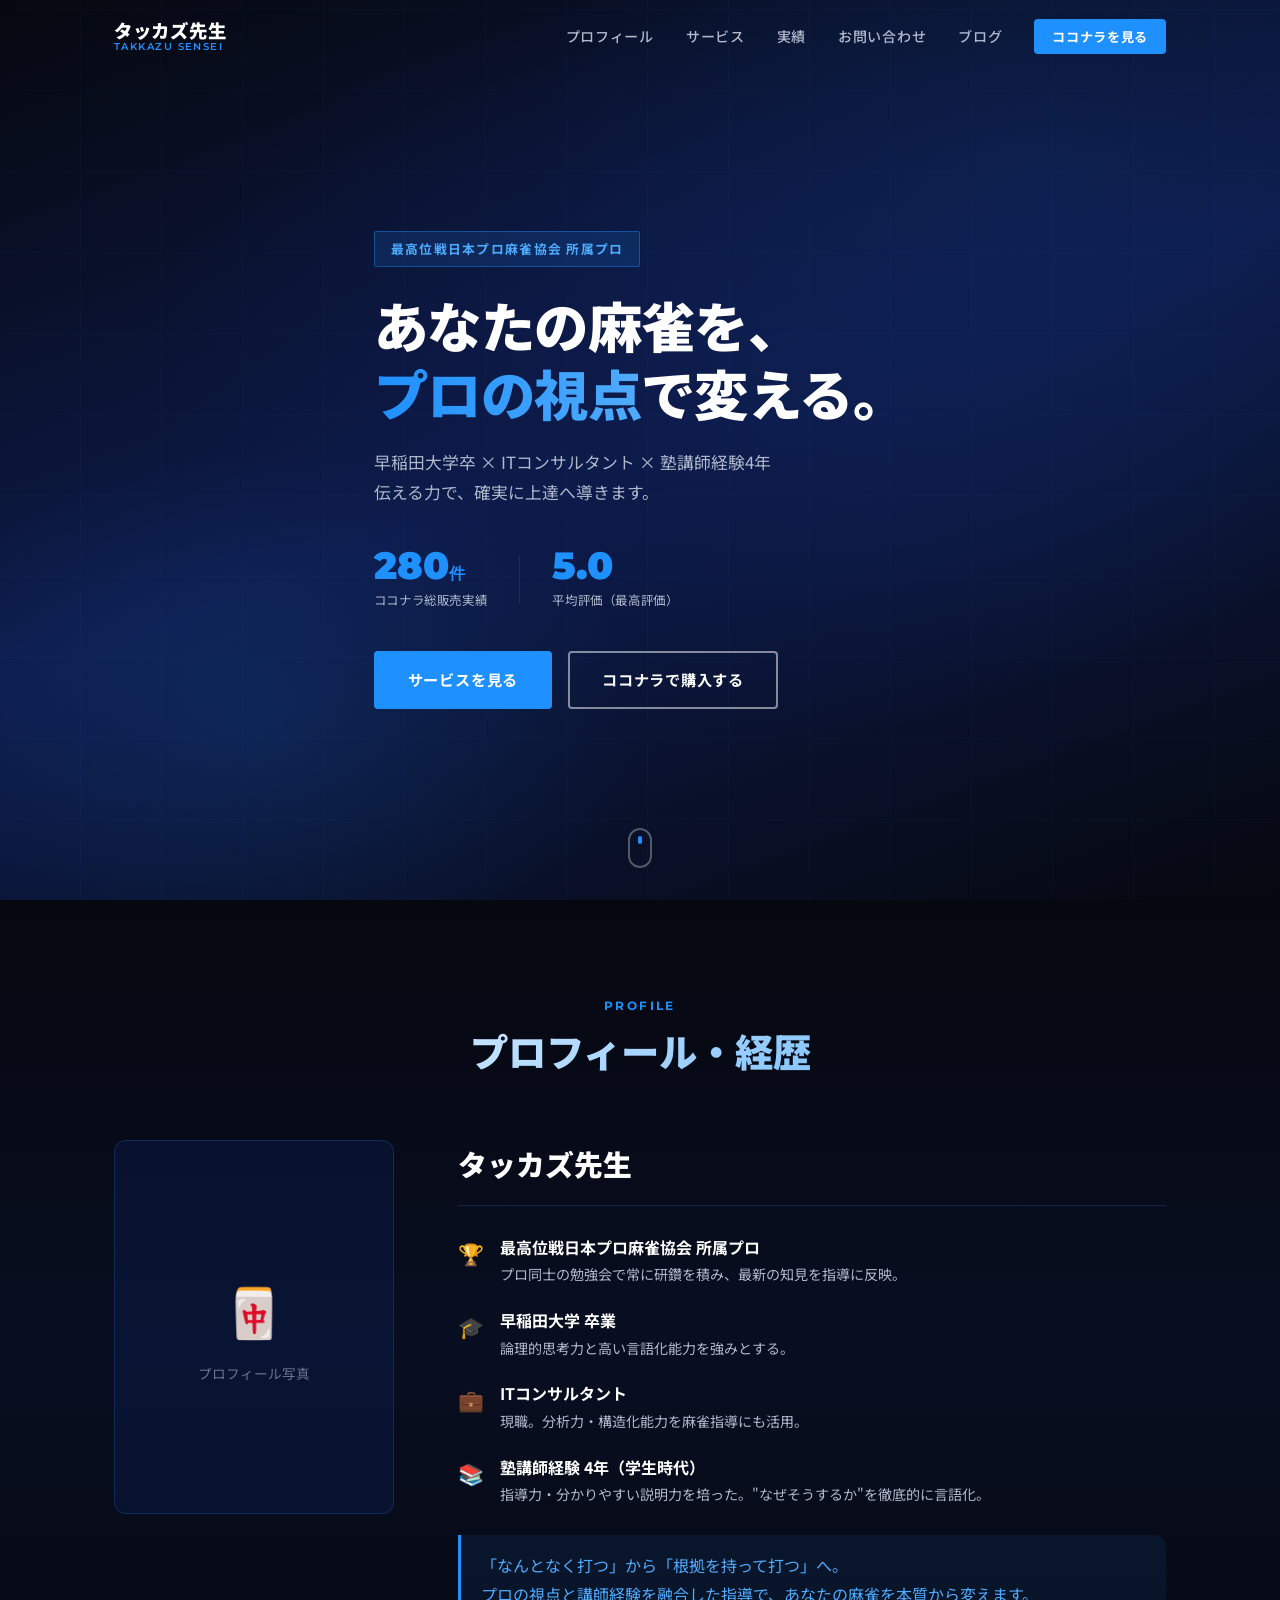
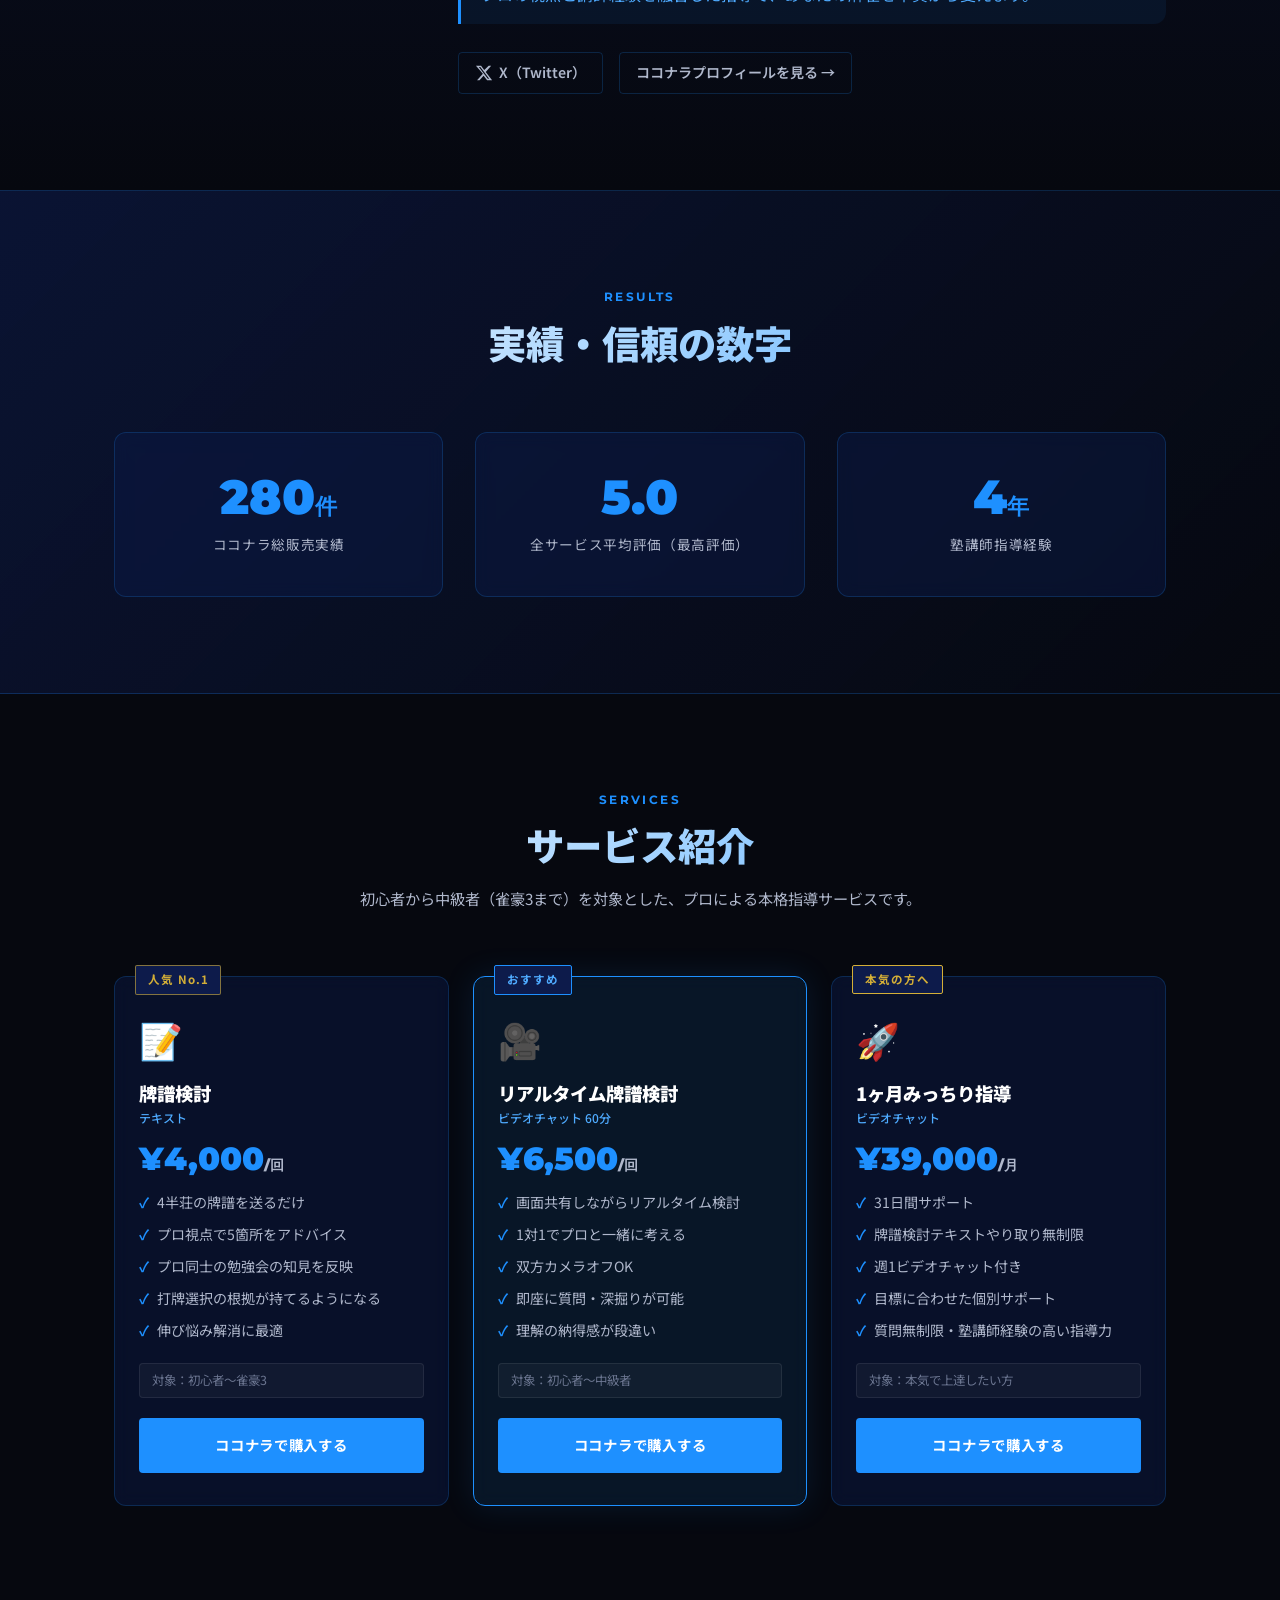
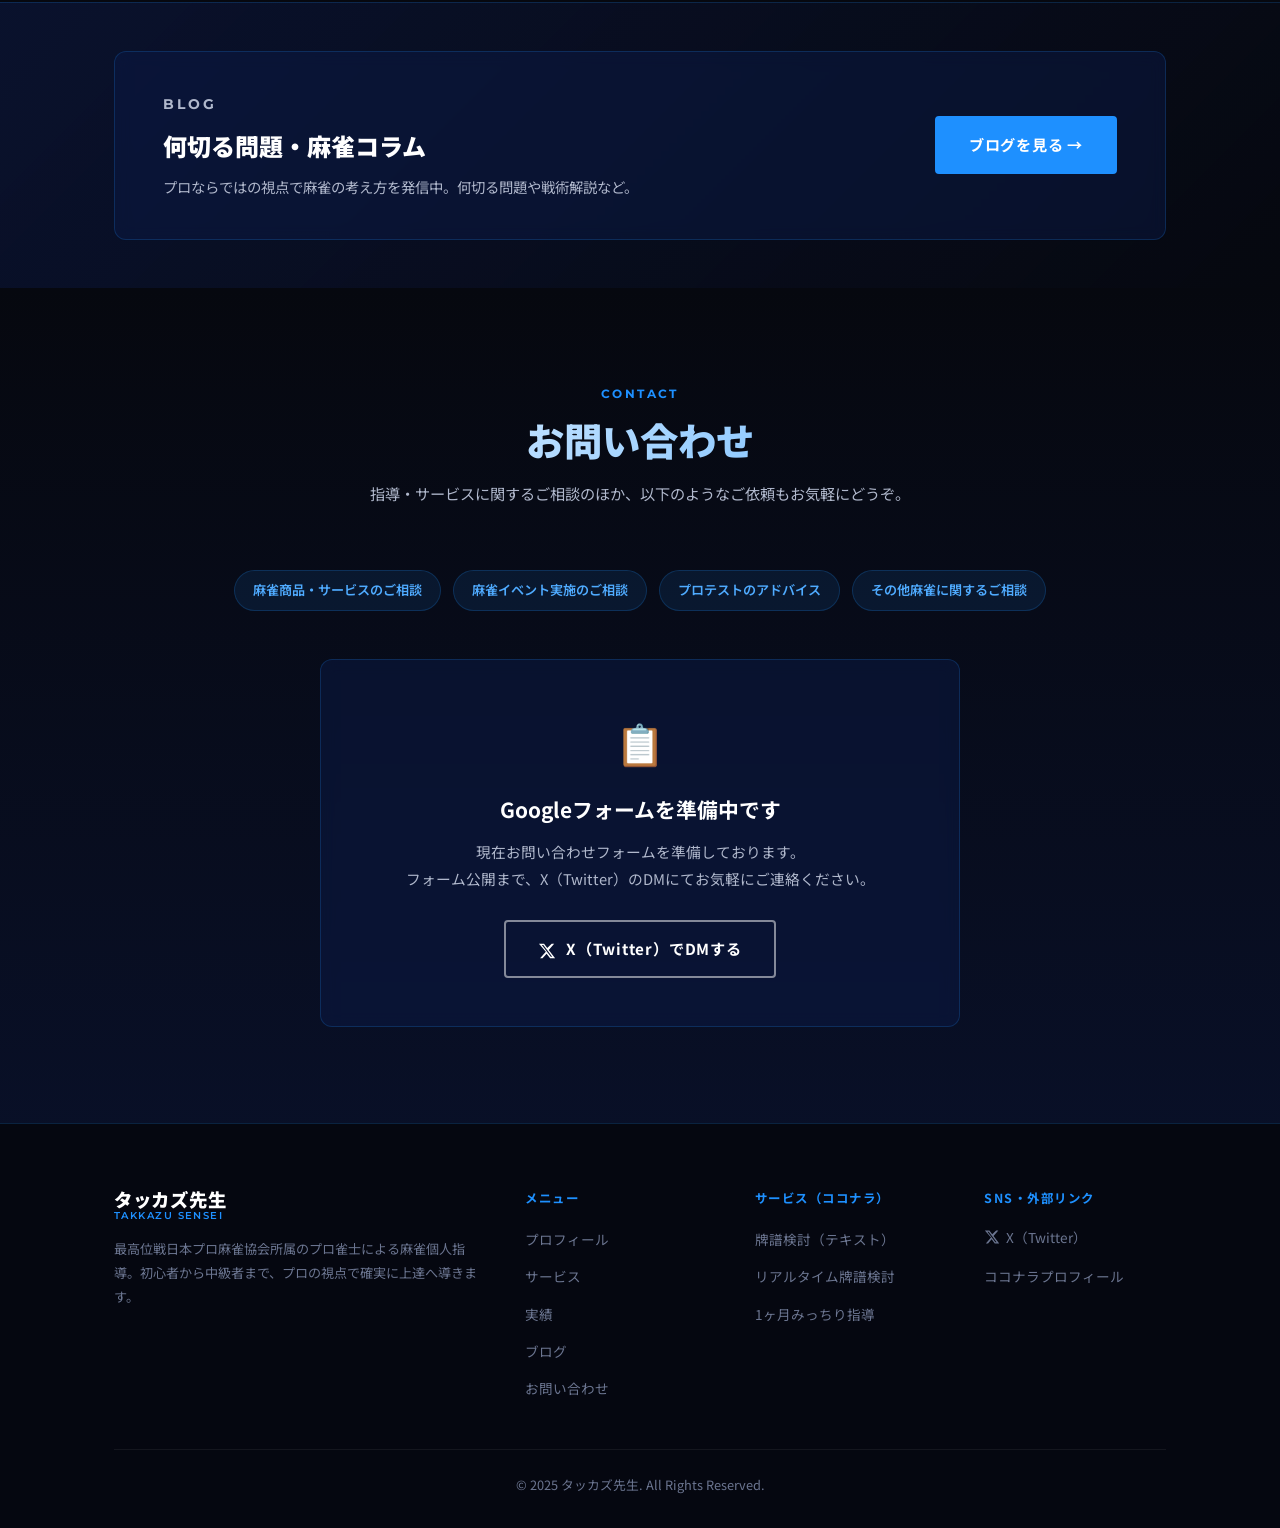
==== index.html @ 80d298d0 "Add homepage and blog for Takkazu Sensei" ====
<!DOCTYPE html>
<html lang="ja">
<head>
  <meta charset="UTF-8" />
  <meta name="viewport" content="width=device-width, initial-scale=1.0" />
  <title>タッカズ先生 | 最高位戦プロ麻雀講師</title>
  <meta name="description" content="最高位戦日本プロ麻雀協会所属のプロ雀士・タッカズ先生による麻雀個人指導。牌譜検討・ビデオチャット指導・みっちり1ヶ月コース。ココナラ総販売280件・平均評価5.0。" />
  <link rel="stylesheet" href="style.css" />
  <link rel="preconnect" href="https://fonts.googleapis.com" />
  <link href="https://fonts.googleapis.com/css2?family=Noto+Sans+JP:wght@300;400;500;700;900&family=Montserrat:wght@400;600;700;900&display=swap" rel="stylesheet" />
</head>
<body>

  <!-- HEADER -->
  <header id="header">
    <div class="header-inner container">
      <a href="index.html" class="logo">
        <span class="logo-main">タッカズ先生</span>
        <span class="logo-sub">TAKKAZU SENSEI</span>
      </a>
      <button class="nav-toggle" id="navToggle" aria-label="メニュー">
        <span></span><span></span><span></span>
      </button>
      <nav class="nav" id="nav">
        <ul>
          <li><a href="#about">プロフィール</a></li>
          <li><a href="#services">サービス</a></li>
          <li><a href="#results">実績</a></li>
          <li><a href="#contact">お問い合わせ</a></li>
          <li><a href="blog.html">ブログ</a></li>
          <li><a href="https://coconala.com/users/3330352" target="_blank" rel="noopener" class="btn-nav">ココナラを見る</a></li>
        </ul>
      </nav>
    </div>
  </header>

  <!-- HERO -->
  <section id="hero">
    <div class="hero-bg"></div>
    <div class="hero-content container">
      <p class="hero-badge">最高位戦日本プロ麻雀協会 所属プロ</p>
      <h1 class="hero-title">
        あなたの麻雀を、<br />
        <span class="accent">プロの視点</span>で変える。
      </h1>
      <p class="hero-desc">
        早稲田大学卒 × ITコンサルタント × 塾講師経験4年<br />
        伝える力で、確実に上達へ導きます。
      </p>
      <div class="hero-stats">
        <div class="stat">
          <span class="stat-num">280<small>件</small></span>
          <span class="stat-label">ココナラ総販売実績</span>
        </div>
        <div class="stat-divider"></div>
        <div class="stat">
          <span class="stat-num">5.0</span>
          <span class="stat-label">平均評価（最高評価）</span>
        </div>
      </div>
      <div class="hero-actions">
        <a href="#services" class="btn btn-primary">サービスを見る</a>
        <a href="https://coconala.com/users/3330352" target="_blank" rel="noopener" class="btn btn-outline">ココナラで購入する</a>
      </div>
    </div>
    <div class="hero-scroll">
      <span></span>
    </div>
  </section>

  <!-- ABOUT -->
  <section id="about">
    <div class="container">
      <div class="section-header">
        <p class="section-label">PROFILE</p>
        <h2 class="section-title">プロフィール・経歴</h2>
      </div>
      <div class="about-grid">
        <div class="about-image">
          <div class="about-image-placeholder">
            <span>🀄</span>
            <p>プロフィール写真</p>
          </div>
        </div>
        <div class="about-text">
          <h3 class="about-name">タッカズ先生</h3>
          <ul class="career-list">
            <li>
              <span class="career-icon">🏆</span>
              <div>
                <strong>最高位戦日本プロ麻雀協会 所属プロ</strong>
                <p>プロ同士の勉強会で常に研鑽を積み、最新の知見を指導に反映。</p>
              </div>
            </li>
            <li>
              <span class="career-icon">🎓</span>
              <div>
                <strong>早稲田大学 卒業</strong>
                <p>論理的思考力と高い言語化能力を強みとする。</p>
              </div>
            </li>
            <li>
              <span class="career-icon">💼</span>
              <div>
                <strong>ITコンサルタント</strong>
                <p>現職。分析力・構造化能力を麻雀指導にも活用。</p>
              </div>
            </li>
            <li>
              <span class="career-icon">📚</span>
              <div>
                <strong>塾講師経験 4年（学生時代）</strong>
                <p>指導力・分かりやすい説明力を培った。"なぜそうするか"を徹底的に言語化。</p>
              </div>
            </li>
          </ul>
          <p class="about-message">
            「なんとなく打つ」から「根拠を持って打つ」へ。<br />
            プロの視点と講師経験を融合した指導で、あなたの麻雀を本質から変えます。
          </p>
          <div class="about-links">
            <a href="https://twitter.com/takkazu_mazyan" target="_blank" rel="noopener" class="link-sns">
              <svg viewBox="0 0 24 24" width="18" height="18" fill="currentColor"><path d="M18.244 2.25h3.308l-7.227 8.26 8.502 11.24H16.17l-4.714-6.231-5.401 6.231H2.744l7.73-8.835L1.254 2.25H8.08l4.259 5.63L18.244 2.25zm-1.161 17.52h1.833L7.084 4.126H5.117z"/></svg>
              X（Twitter）
            </a>
            <a href="https://coconala.com/users/3330352" target="_blank" rel="noopener" class="link-coconala">
              ココナラプロフィールを見る →
            </a>
          </div>
        </div>
      </div>
    </div>
  </section>

  <!-- RESULTS -->
  <section id="results">
    <div class="container">
      <div class="section-header">
        <p class="section-label">RESULTS</p>
        <h2 class="section-title">実績・信頼の数字</h2>
      </div>
      <div class="results-grid">
        <div class="result-card">
          <span class="result-num">280<small>件</small></span>
          <span class="result-label">ココナラ総販売実績</span>
        </div>
        <div class="result-card">
          <span class="result-num">5.0</span>
          <span class="result-label">全サービス平均評価（最高評価）</span>
        </div>
        <div class="result-card">
          <span class="result-num">4<small>年</small></span>
          <span class="result-label">塾講師指導経験</span>
        </div>
      </div>
    </div>
  </section>

  <!-- SERVICES -->
  <section id="services">
    <div class="container">
      <div class="section-header">
        <p class="section-label">SERVICES</p>
        <h2 class="section-title">サービス紹介</h2>
        <p class="section-desc">初心者から中級者（雀豪3まで）を対象とした、プロによる本格指導サービスです。</p>
      </div>
      <div class="services-grid">

        <!-- Service 1 -->
        <div class="service-card">
          <div class="service-badge">人気 No.1</div>
          <div class="service-icon">📝</div>
          <h3 class="service-name">牌譜検討<span class="service-type">テキスト</span></h3>
          <div class="service-price">¥4,000<small>/回</small></div>
          <ul class="service-features">
            <li>4半荘の牌譜を送るだけ</li>
            <li>プロ視点で5箇所をアドバイス</li>
            <li>プロ同士の勉強会の知見を反映</li>
            <li>打牌選択の根拠が持てるようになる</li>
            <li>伸び悩み解消に最適</li>
          </ul>
          <div class="service-target">対象：初心者〜雀豪3</div>
          <a href="https://coconala.com/services/2770856" target="_blank" rel="noopener" class="btn btn-service">ココナラで購入する</a>
        </div>

        <!-- Service 2 -->
        <div class="service-card service-card--featured">
          <div class="service-badge service-badge--blue">おすすめ</div>
          <div class="service-icon">🎥</div>
          <h3 class="service-name">リアルタイム牌譜検討<span class="service-type">ビデオチャット 60分</span></h3>
          <div class="service-price">¥6,500<small>/回</small></div>
          <ul class="service-features">
            <li>画面共有しながらリアルタイム検討</li>
            <li>1対1でプロと一緒に考える</li>
            <li>双方カメラオフOK</li>
            <li>即座に質問・深掘りが可能</li>
            <li>理解の納得感が段違い</li>
          </ul>
          <div class="service-target">対象：初心者〜中級者</div>
          <a href="https://coconala.com/services/2635453" target="_blank" rel="noopener" class="btn btn-service">ココナラで購入する</a>
        </div>

        <!-- Service 3 -->
        <div class="service-card">
          <div class="service-badge service-badge--gold">本気の方へ</div>
          <div class="service-icon">🚀</div>
          <h3 class="service-name">1ヶ月みっちり指導<span class="service-type">ビデオチャット</span></h3>
          <div class="service-price">¥39,000<small>/月</small></div>
          <ul class="service-features">
            <li>31日間サポート</li>
            <li>牌譜検討テキストやり取り無制限</li>
            <li>週1ビデオチャット付き</li>
            <li>目標に合わせた個別サポート</li>
            <li>質問無制限・塾講師経験の高い指導力</li>
          </ul>
          <div class="service-target">対象：本気で上達したい方</div>
          <a href="https://coconala.com/services/2705529" target="_blank" rel="noopener" class="btn btn-service">ココナラで購入する</a>
        </div>

      </div>
    </div>
  </section>

  <!-- BLOG LINK -->
  <section id="blog-link">
    <div class="container">
      <div class="blog-banner">
        <div class="blog-banner-text">
          <p class="section-label">BLOG</p>
          <h2>何切る問題・麻雀コラム</h2>
          <p>プロならではの視点で麻雀の考え方を発信中。何切る問題や戦術解説など。</p>
        </div>
        <a href="blog.html" class="btn btn-primary">ブログを見る →</a>
      </div>
    </div>
  </section>

  <!-- CONTACT -->
  <section id="contact">
    <div class="container">
      <div class="section-header">
        <p class="section-label">CONTACT</p>
        <h2 class="section-title">お問い合わせ</h2>
        <p class="section-desc">指導・サービスに関するご相談のほか、以下のようなご依頼もお気軽にどうぞ。</p>
      </div>
      <div class="contact-topics">
        <span>麻雀商品・サービスのご相談</span>
        <span>麻雀イベント実施のご相談</span>
        <span>プロテストのアドバイス</span>
        <span>その他麻雀に関するご相談</span>
      </div>
      <div class="contact-form-area">
        <div class="contact-notice">
          <div class="notice-icon">📋</div>
          <h3>Googleフォームを準備中です</h3>
          <p>現在お問い合わせフォームを準備しております。<br />
          フォーム公開まで、X（Twitter）のDMにてお気軽にご連絡ください。</p>
          <a href="https://twitter.com/takkazu_mazyan" target="_blank" rel="noopener" class="btn btn-outline">
            <svg viewBox="0 0 24 24" width="18" height="18" fill="currentColor" style="margin-right:6px;vertical-align:middle"><path d="M18.244 2.25h3.308l-7.227 8.26 8.502 11.24H16.17l-4.714-6.231-5.401 6.231H2.744l7.73-8.835L1.254 2.25H8.08l4.259 5.63L18.244 2.25zm-1.161 17.52h1.833L7.084 4.126H5.117z"/></svg>
            X（Twitter）でDMする
          </a>
          <!-- Google フォーム埋め込み用プレースホルダー -->
          <!-- <iframe src="YOUR_GOOGLE_FORM_EMBED_URL" width="100%" height="600" frameborder="0">読み込んでいます…</iframe> -->
        </div>
      </div>
    </div>
  </section>

  <!-- FOOTER -->
  <footer id="footer">
    <div class="container">
      <div class="footer-grid">
        <div class="footer-brand">
          <a href="index.html" class="logo">
            <span class="logo-main">タッカズ先生</span>
            <span class="logo-sub">TAKKAZU SENSEI</span>
          </a>
          <p class="footer-desc">最高位戦日本プロ麻雀協会所属のプロ雀士による麻雀個人指導。初心者から中級者まで、プロの視点で確実に上達へ導きます。</p>
        </div>
        <div class="footer-nav">
          <h4>メニュー</h4>
          <ul>
            <li><a href="#about">プロフィール</a></li>
            <li><a href="#services">サービス</a></li>
            <li><a href="#results">実績</a></li>
            <li><a href="blog.html">ブログ</a></li>
            <li><a href="#contact">お問い合わせ</a></li>
          </ul>
        </div>
        <div class="footer-nav">
          <h4>サービス（ココナラ）</h4>
          <ul>
            <li><a href="https://coconala.com/services/2770856" target="_blank" rel="noopener">牌譜検討（テキスト）</a></li>
            <li><a href="https://coconala.com/services/2635453" target="_blank" rel="noopener">リアルタイム牌譜検討</a></li>
            <li><a href="https://coconala.com/services/2705529" target="_blank" rel="noopener">1ヶ月みっちり指導</a></li>
          </ul>
        </div>
        <div class="footer-social">
          <h4>SNS・外部リンク</h4>
          <ul>
            <li>
              <a href="https://twitter.com/takkazu_mazyan" target="_blank" rel="noopener">
                <svg viewBox="0 0 24 24" width="16" height="16" fill="currentColor"><path d="M18.244 2.25h3.308l-7.227 8.26 8.502 11.24H16.17l-4.714-6.231-5.401 6.231H2.744l7.73-8.835L1.254 2.25H8.08l4.259 5.63L18.244 2.25zm-1.161 17.52h1.833L7.084 4.126H5.117z"/></svg>
                X（Twitter）
              </a>
            </li>
            <li><a href="https://coconala.com/users/3330352" target="_blank" rel="noopener">ココナラプロフィール</a></li>
          </ul>
        </div>
      </div>
      <div class="footer-bottom">
        <p>&copy; 2025 タッカズ先生. All Rights Reserved.</p>
      </div>
    </div>
  </footer>

  <script src="script.js"></script>
</body>
</html>
---- style.css ----
/* ===========================
   RESET & BASE
   =========================== */
*, *::before, *::after { box-sizing: border-box; margin: 0; padding: 0; }

:root {
  --navy: #0D1B4B;
  --black: #0A0A0A;
  --blue:  #1E90FF;
  --blue-light: #4FABFF;
  --blue-dark: #0C6DD4;
  --white: #FFFFFF;
  --gray: #B0B8CC;
  --gray-dark: #6B7590;
  --gold: #D4AF37;
  --bg-dark: #06080F;
  --bg-card: rgba(13, 27, 75, 0.45);
  --border: rgba(30, 144, 255, 0.2);
  --font-jp: 'Noto Sans JP', sans-serif;
  --font-en: 'Montserrat', sans-serif;
  --radius: 12px;
  --shadow: 0 8px 32px rgba(0,0,0,0.5);
}

html { scroll-behavior: smooth; }

body {
  font-family: var(--font-jp);
  background: var(--bg-dark);
  color: var(--white);
  line-height: 1.7;
  overflow-x: hidden;
}

a { color: inherit; text-decoration: none; transition: color .2s, opacity .2s; }
a:hover { opacity: .8; }
img { max-width: 100%; display: block; }
ul { list-style: none; }

.container {
  max-width: 1100px;
  margin: 0 auto;
  padding: 0 24px;
}

/* ===========================
   BUTTONS
   =========================== */
.btn {
  display: inline-block;
  padding: 14px 32px;
  border-radius: 4px;
  font-weight: 700;
  font-family: var(--font-jp);
  cursor: pointer;
  transition: all .25s;
  font-size: .95rem;
  letter-spacing: .05em;
}
.btn-primary {
  background: var(--blue);
  color: var(--white);
  border: 2px solid var(--blue);
}
.btn-primary:hover {
  background: var(--blue-light);
  border-color: var(--blue-light);
  opacity: 1;
  transform: translateY(-2px);
  box-shadow: 0 6px 24px rgba(30,144,255,.4);
}
.btn-outline {
  background: transparent;
  color: var(--white);
  border: 2px solid rgba(255,255,255,.5);
}
.btn-outline:hover {
  border-color: var(--blue);
  color: var(--blue);
  opacity: 1;
  transform: translateY(-2px);
}
.btn-service {
  display: block;
  width: 100%;
  text-align: center;
  background: var(--blue);
  color: var(--white);
  border: 2px solid var(--blue);
  padding: 13px;
  border-radius: 4px;
  font-weight: 700;
  font-size: .9rem;
  transition: all .25s;
}
.btn-service:hover {
  background: var(--blue-light);
  border-color: var(--blue-light);
  opacity: 1;
  transform: translateY(-2px);
  box-shadow: 0 6px 20px rgba(30,144,255,.4);
}

/* ===========================
   SECTION COMMON
   =========================== */
section { padding: 96px 0; }

.section-header {
  text-align: center;
  margin-bottom: 64px;
}
.section-label {
  font-family: var(--font-en);
  font-size: .75rem;
  font-weight: 700;
  letter-spacing: .2em;
  color: var(--blue);
  margin-bottom: 10px;
  text-transform: uppercase;
}
.section-title {
  font-size: clamp(1.6rem, 3vw, 2.4rem);
  font-weight: 900;
  line-height: 1.3;
  background: linear-gradient(135deg, var(--white), var(--blue-light));
  -webkit-background-clip: text;
  -webkit-text-fill-color: transparent;
  background-clip: text;
}
.section-desc {
  margin-top: 16px;
  color: var(--gray);
  font-size: .95rem;
  max-width: 600px;
  margin-left: auto;
  margin-right: auto;
}

.accent { color: var(--blue); }

/* ===========================
   HEADER
   =========================== */
#header {
  position: fixed;
  top: 0; left: 0; right: 0;
  z-index: 100;
  transition: background .3s, box-shadow .3s;
  padding: 0;
}
#header.scrolled {
  background: rgba(6, 8, 15, .95);
  backdrop-filter: blur(12px);
  box-shadow: 0 2px 20px rgba(0,0,0,.5);
}
.header-inner {
  display: flex;
  align-items: center;
  justify-content: space-between;
  height: 72px;
}
.logo {
  display: flex;
  flex-direction: column;
  line-height: 1.2;
}
.logo-main {
  font-size: 1.15rem;
  font-weight: 900;
  color: var(--white);
  letter-spacing: .04em;
}
.logo-sub {
  font-family: var(--font-en);
  font-size: .6rem;
  font-weight: 600;
  color: var(--blue);
  letter-spacing: .15em;
}
.nav ul {
  display: flex;
  align-items: center;
  gap: 32px;
}
.nav a {
  font-size: .88rem;
  font-weight: 500;
  color: var(--gray);
  letter-spacing: .05em;
}
.nav a:hover { color: var(--white); opacity: 1; }
.btn-nav {
  background: var(--blue);
  color: var(--white) !important;
  padding: 8px 18px;
  border-radius: 4px;
  font-weight: 700 !important;
  font-size: .82rem !important;
}
.btn-nav:hover { background: var(--blue-light); opacity: 1 !important; }

.nav-toggle {
  display: none;
  flex-direction: column;
  gap: 5px;
  background: none;
  border: none;
  cursor: pointer;
  padding: 4px;
}
.nav-toggle span {
  display: block;
  width: 24px;
  height: 2px;
  background: var(--white);
  border-radius: 2px;
  transition: all .3s;
}
.nav-toggle.open span:nth-child(1) { transform: translateY(7px) rotate(45deg); }
.nav-toggle.open span:nth-child(2) { opacity: 0; }
.nav-toggle.open span:nth-child(3) { transform: translateY(-7px) rotate(-45deg); }

/* ===========================
   HERO
   =========================== */
#hero {
  position: relative;
  min-height: 100vh;
  display: flex;
  align-items: center;
  padding: 120px 0 80px;
  overflow: hidden;
}
.hero-bg {
  position: absolute;
  inset: 0;
  background:
    radial-gradient(ellipse 70% 60% at 60% 40%, rgba(13,27,75,.9) 0%, transparent 70%),
    radial-gradient(ellipse 50% 50% at 20% 80%, rgba(30,144,255,.12) 0%, transparent 60%),
    linear-gradient(160deg, #06080F 0%, #0D1B4B 50%, #06080F 100%);
  z-index: 0;
}
.hero-bg::after {
  content: '';
  position: absolute;
  inset: 0;
  background-image:
    radial-gradient(circle at 80% 20%, rgba(30,144,255,.06) 0%, transparent 40%),
    repeating-linear-gradient(
      0deg, transparent, transparent 80px,
      rgba(30,144,255,.03) 80px, rgba(30,144,255,.03) 81px
    ),
    repeating-linear-gradient(
      90deg, transparent, transparent 80px,
      rgba(30,144,255,.03) 80px, rgba(30,144,255,.03) 81px
    );
}
.hero-content {
  position: relative;
  z-index: 1;
  max-width: 700px;
}
.hero-badge {
  display: inline-block;
  background: rgba(30,144,255,.15);
  border: 1px solid rgba(30,144,255,.4);
  color: var(--blue-light);
  font-size: .8rem;
  font-weight: 700;
  letter-spacing: .1em;
  padding: 6px 16px;
  border-radius: 2px;
  margin-bottom: 24px;
}
.hero-title {
  font-size: clamp(2rem, 5vw, 3.4rem);
  font-weight: 900;
  line-height: 1.25;
  margin-bottom: 20px;
  letter-spacing: -.01em;
}
.hero-title .accent {
  background: linear-gradient(90deg, var(--blue), var(--blue-light));
  -webkit-background-clip: text;
  -webkit-text-fill-color: transparent;
  background-clip: text;
}
.hero-desc {
  color: var(--gray);
  font-size: 1.05rem;
  line-height: 1.8;
  margin-bottom: 40px;
}
.hero-stats {
  display: flex;
  align-items: center;
  gap: 32px;
  margin-bottom: 40px;
}
.stat { display: flex; flex-direction: column; }
.stat-num {
  font-family: var(--font-en);
  font-size: 2.4rem;
  font-weight: 900;
  color: var(--blue);
  line-height: 1;
}
.stat-num small { font-size: 1rem; }
.stat-label {
  font-size: .78rem;
  color: var(--gray);
  margin-top: 4px;
  letter-spacing: .05em;
}
.stat-divider {
  width: 1px;
  height: 48px;
  background: var(--border);
}
.hero-actions {
  display: flex;
  gap: 16px;
  flex-wrap: wrap;
}
.hero-scroll {
  position: absolute;
  bottom: 32px;
  left: 50%;
  transform: translateX(-50%);
  z-index: 1;
}
.hero-scroll span {
  display: block;
  width: 24px;
  height: 40px;
  border: 2px solid rgba(255,255,255,.3);
  border-radius: 12px;
  position: relative;
}
.hero-scroll span::after {
  content: '';
  position: absolute;
  top: 6px;
  left: 50%;
  transform: translateX(-50%);
  width: 4px;
  height: 8px;
  background: var(--blue);
  border-radius: 2px;
  animation: scroll 1.8s infinite;
}
@keyframes scroll {
  0% { opacity: 1; top: 6px; }
  100% { opacity: 0; top: 22px; }
}

/* ===========================
   ABOUT
   =========================== */
#about {
  background: linear-gradient(180deg, var(--bg-dark) 0%, rgba(13,27,75,.3) 50%, var(--bg-dark) 100%);
}
.about-grid {
  display: grid;
  grid-template-columns: 280px 1fr;
  gap: 64px;
  align-items: start;
}
.about-image-placeholder {
  width: 100%;
  aspect-ratio: 3/4;
  background: var(--bg-card);
  border: 1px solid var(--border);
  border-radius: var(--radius);
  display: flex;
  flex-direction: column;
  align-items: center;
  justify-content: center;
  gap: 12px;
  color: var(--gray-dark);
  font-size: .85rem;
}
.about-image-placeholder span { font-size: 3rem; }
.about-name {
  font-size: 1.8rem;
  font-weight: 900;
  margin-bottom: 28px;
  padding-bottom: 16px;
  border-bottom: 1px solid var(--border);
}
.career-list { display: flex; flex-direction: column; gap: 20px; margin-bottom: 28px; }
.career-list li {
  display: flex;
  gap: 16px;
  align-items: flex-start;
}
.career-icon { font-size: 1.3rem; flex-shrink: 0; margin-top: 2px; }
.career-list strong {
  display: block;
  font-weight: 700;
  color: var(--white);
  margin-bottom: 2px;
}
.career-list p { color: var(--gray); font-size: .88rem; }
.about-message {
  font-size: 1rem;
  line-height: 1.8;
  color: var(--blue-light);
  background: rgba(30,144,255,.08);
  border-left: 3px solid var(--blue);
  padding: 16px 20px;
  border-radius: 0 var(--radius) var(--radius) 0;
  margin-bottom: 28px;
}
.about-links { display: flex; gap: 16px; flex-wrap: wrap; align-items: center; }
.link-sns, .link-coconala {
  display: inline-flex;
  align-items: center;
  gap: 6px;
  font-size: .88rem;
  font-weight: 600;
  color: var(--gray);
  padding: 8px 16px;
  border: 1px solid var(--border);
  border-radius: 4px;
  transition: all .2s;
}
.link-sns:hover, .link-coconala:hover {
  color: var(--blue);
  border-color: var(--blue);
  opacity: 1;
  background: rgba(30,144,255,.05);
}

/* ===========================
   RESULTS
   =========================== */
#results {
  background: linear-gradient(135deg, rgba(13,27,75,.6) 0%, var(--bg-dark) 100%);
  border-top: 1px solid var(--border);
  border-bottom: 1px solid var(--border);
}
.results-grid {
  display: grid;
  grid-template-columns: repeat(3, 1fr);
  gap: 32px;
}
.result-card {
  display: flex;
  flex-direction: column;
  align-items: center;
  gap: 12px;
  padding: 40px 24px;
  background: var(--bg-card);
  border: 1px solid var(--border);
  border-radius: var(--radius);
  backdrop-filter: blur(8px);
}
.result-num {
  font-family: var(--font-en);
  font-size: 3rem;
  font-weight: 900;
  color: var(--blue);
  line-height: 1;
}
.result-num small { font-size: 1.4rem; }
.result-label {
  font-size: .85rem;
  color: var(--gray);
  text-align: center;
  letter-spacing: .05em;
}

/* ===========================
   SERVICES
   =========================== */
#services {
  background: var(--bg-dark);
}
.services-grid {
  display: grid;
  grid-template-columns: repeat(3, 1fr);
  gap: 24px;
  align-items: start;
}
.service-card {
  position: relative;
  background: var(--bg-card);
  border: 1px solid var(--border);
  border-radius: var(--radius);
  padding: 32px 24px;
  backdrop-filter: blur(8px);
  transition: transform .3s, box-shadow .3s;
}
.service-card:hover {
  transform: translateY(-6px);
  box-shadow: 0 16px 48px rgba(30,144,255,.2);
}
.service-card--featured {
  border-color: var(--blue);
  background: rgba(30,144,255,.1);
  box-shadow: 0 0 32px rgba(30,144,255,.12);
}
.service-badge {
  position: absolute;
  top: -12px;
  left: 20px;
  background: var(--navy);
  border: 1px solid rgba(212,175,55,.6);
  color: var(--gold);
  font-size: .72rem;
  font-weight: 700;
  letter-spacing: .08em;
  padding: 4px 12px;
  border-radius: 2px;
}
.service-badge--blue {
  border-color: var(--blue);
  color: var(--blue-light);
}
.service-badge--gold {
  border-color: var(--gold);
  color: var(--gold);
}
.service-icon { font-size: 2.2rem; margin-bottom: 12px; }
.service-name {
  font-size: 1.15rem;
  font-weight: 900;
  margin-bottom: 4px;
  line-height: 1.4;
}
.service-type {
  display: block;
  font-size: .75rem;
  font-weight: 500;
  color: var(--blue-light);
  margin-top: 4px;
}
.service-price {
  font-family: var(--font-en);
  font-size: 2rem;
  font-weight: 900;
  color: var(--blue);
  margin: 16px 0;
  line-height: 1;
}
.service-price small { font-size: .9rem; color: var(--gray); }
.service-features {
  display: flex;
  flex-direction: column;
  gap: 8px;
  margin-bottom: 20px;
}
.service-features li {
  font-size: .88rem;
  color: var(--gray);
  padding-left: 18px;
  position: relative;
}
.service-features li::before {
  content: '✓';
  position: absolute;
  left: 0;
  color: var(--blue);
  font-weight: 700;
}
.service-target {
  font-size: .78rem;
  color: var(--gray-dark);
  background: rgba(255,255,255,.04);
  border: 1px solid rgba(255,255,255,.08);
  border-radius: 4px;
  padding: 6px 12px;
  margin-bottom: 20px;
}

/* ===========================
   BLOG LINK
   =========================== */
#blog-link {
  padding: 48px 0;
  background: linear-gradient(135deg, rgba(13,27,75,.5), var(--bg-dark));
  border-top: 1px solid var(--border);
}
.blog-banner {
  display: flex;
  align-items: center;
  justify-content: space-between;
  gap: 32px;
  background: var(--bg-card);
  border: 1px solid var(--border);
  border-radius: var(--radius);
  padding: 40px 48px;
  backdrop-filter: blur(8px);
}
.blog-banner-text h2 {
  font-size: 1.5rem;
  font-weight: 900;
  margin: 8px 0;
}
.blog-banner-text p { color: var(--gray); font-size: .9rem; }

/* ===========================
   CONTACT
   =========================== */
#contact {
  background: linear-gradient(180deg, var(--bg-dark) 0%, rgba(13,27,75,.4) 100%);
}
.contact-topics {
  display: flex;
  flex-wrap: wrap;
  gap: 12px;
  justify-content: center;
  margin-bottom: 48px;
}
.contact-topics span {
  background: rgba(30,144,255,.1);
  border: 1px solid var(--border);
  color: var(--blue-light);
  font-size: .82rem;
  font-weight: 600;
  padding: 8px 18px;
  border-radius: 100px;
}
.contact-form-area {
  max-width: 640px;
  margin: 0 auto;
}
.contact-notice {
  background: var(--bg-card);
  border: 1px solid var(--border);
  border-radius: var(--radius);
  padding: 48px 40px;
  text-align: center;
  backdrop-filter: blur(8px);
}
.notice-icon { font-size: 2.5rem; margin-bottom: 16px; }
.contact-notice h3 {
  font-size: 1.3rem;
  font-weight: 700;
  margin-bottom: 12px;
}
.contact-notice p {
  color: var(--gray);
  font-size: .92rem;
  line-height: 1.8;
  margin-bottom: 28px;
}

/* ===========================
   FOOTER
   =========================== */
#footer {
  background: #050710;
  border-top: 1px solid var(--border);
  padding: 64px 0 32px;
}
.footer-grid {
  display: grid;
  grid-template-columns: 2fr 1fr 1fr 1fr;
  gap: 48px;
  margin-bottom: 48px;
}
.footer-brand .logo { margin-bottom: 16px; }
.footer-desc {
  color: var(--gray-dark);
  font-size: .82rem;
  line-height: 1.8;
}
.footer-nav h4, .footer-social h4 {
  font-size: .78rem;
  font-weight: 700;
  letter-spacing: .12em;
  color: var(--blue);
  text-transform: uppercase;
  margin-bottom: 16px;
}
.footer-nav ul, .footer-social ul {
  display: flex;
  flex-direction: column;
  gap: 10px;
}
.footer-nav a, .footer-social a {
  color: var(--gray-dark);
  font-size: .85rem;
  display: inline-flex;
  align-items: center;
  gap: 6px;
  transition: color .2s;
}
.footer-nav a:hover, .footer-social a:hover { color: var(--white); opacity: 1; }
.footer-bottom {
  border-top: 1px solid rgba(255,255,255,.06);
  padding-top: 24px;
  text-align: center;
  color: var(--gray-dark);
  font-size: .8rem;
}

/* ===========================
   RESPONSIVE
   =========================== */
@media (max-width: 900px) {
  .services-grid { grid-template-columns: 1fr; max-width: 480px; margin: 0 auto; }
  .results-grid { grid-template-columns: repeat(3, 1fr); gap: 16px; }
  .footer-grid { grid-template-columns: 1fr 1fr; gap: 32px; }
  .footer-brand { grid-column: 1 / -1; }
  .about-grid { grid-template-columns: 1fr; }
  .about-image { display: none; }
}

@media (max-width: 768px) {
  section { padding: 72px 0; }
  .nav {
    display: none;
    position: fixed;
    top: 72px; left: 0; right: 0;
    background: rgba(6,8,15,.97);
    backdrop-filter: blur(16px);
    padding: 32px 24px;
    border-bottom: 1px solid var(--border);
  }
  .nav.open { display: block; }
  .nav ul {
    flex-direction: column;
    gap: 0;
    align-items: stretch;
  }
  .nav ul li { border-bottom: 1px solid rgba(255,255,255,.06); }
  .nav a {
    display: block;
    padding: 14px 0;
    font-size: 1rem;
  }
  .btn-nav { margin-top: 12px; text-align: center; }
  .nav-toggle { display: flex; }
  .hero-stats { gap: 20px; }
  .stat-num { font-size: 1.8rem; }
  .hero-actions { flex-direction: column; }
  .hero-actions .btn { text-align: center; }
  .blog-banner { flex-direction: column; text-align: center; }
  .results-grid { grid-template-columns: 1fr; max-width: 320px; margin: 0 auto; }
}

@media (max-width: 480px) {
  .hero-title { font-size: 1.9rem; }
  .contact-notice { padding: 32px 20px; }
  .footer-grid { grid-template-columns: 1fr; gap: 28px; }
}
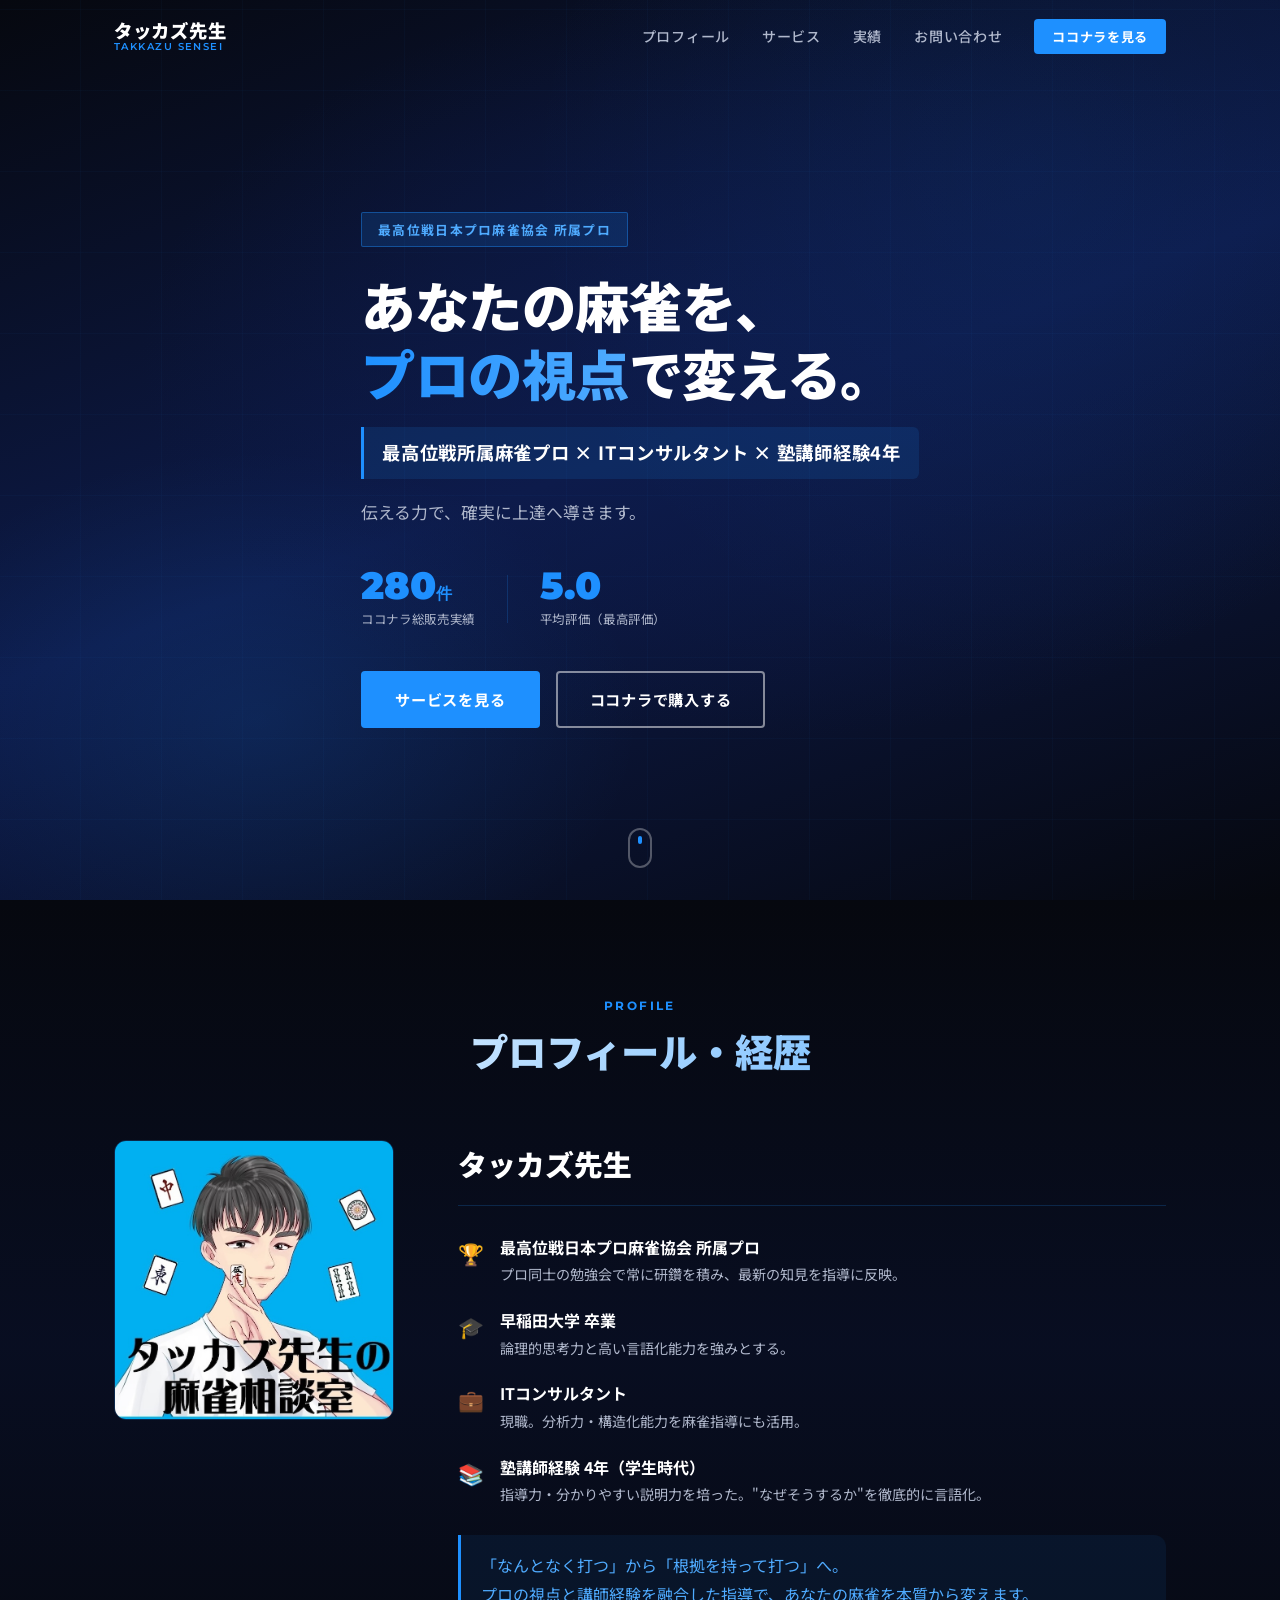
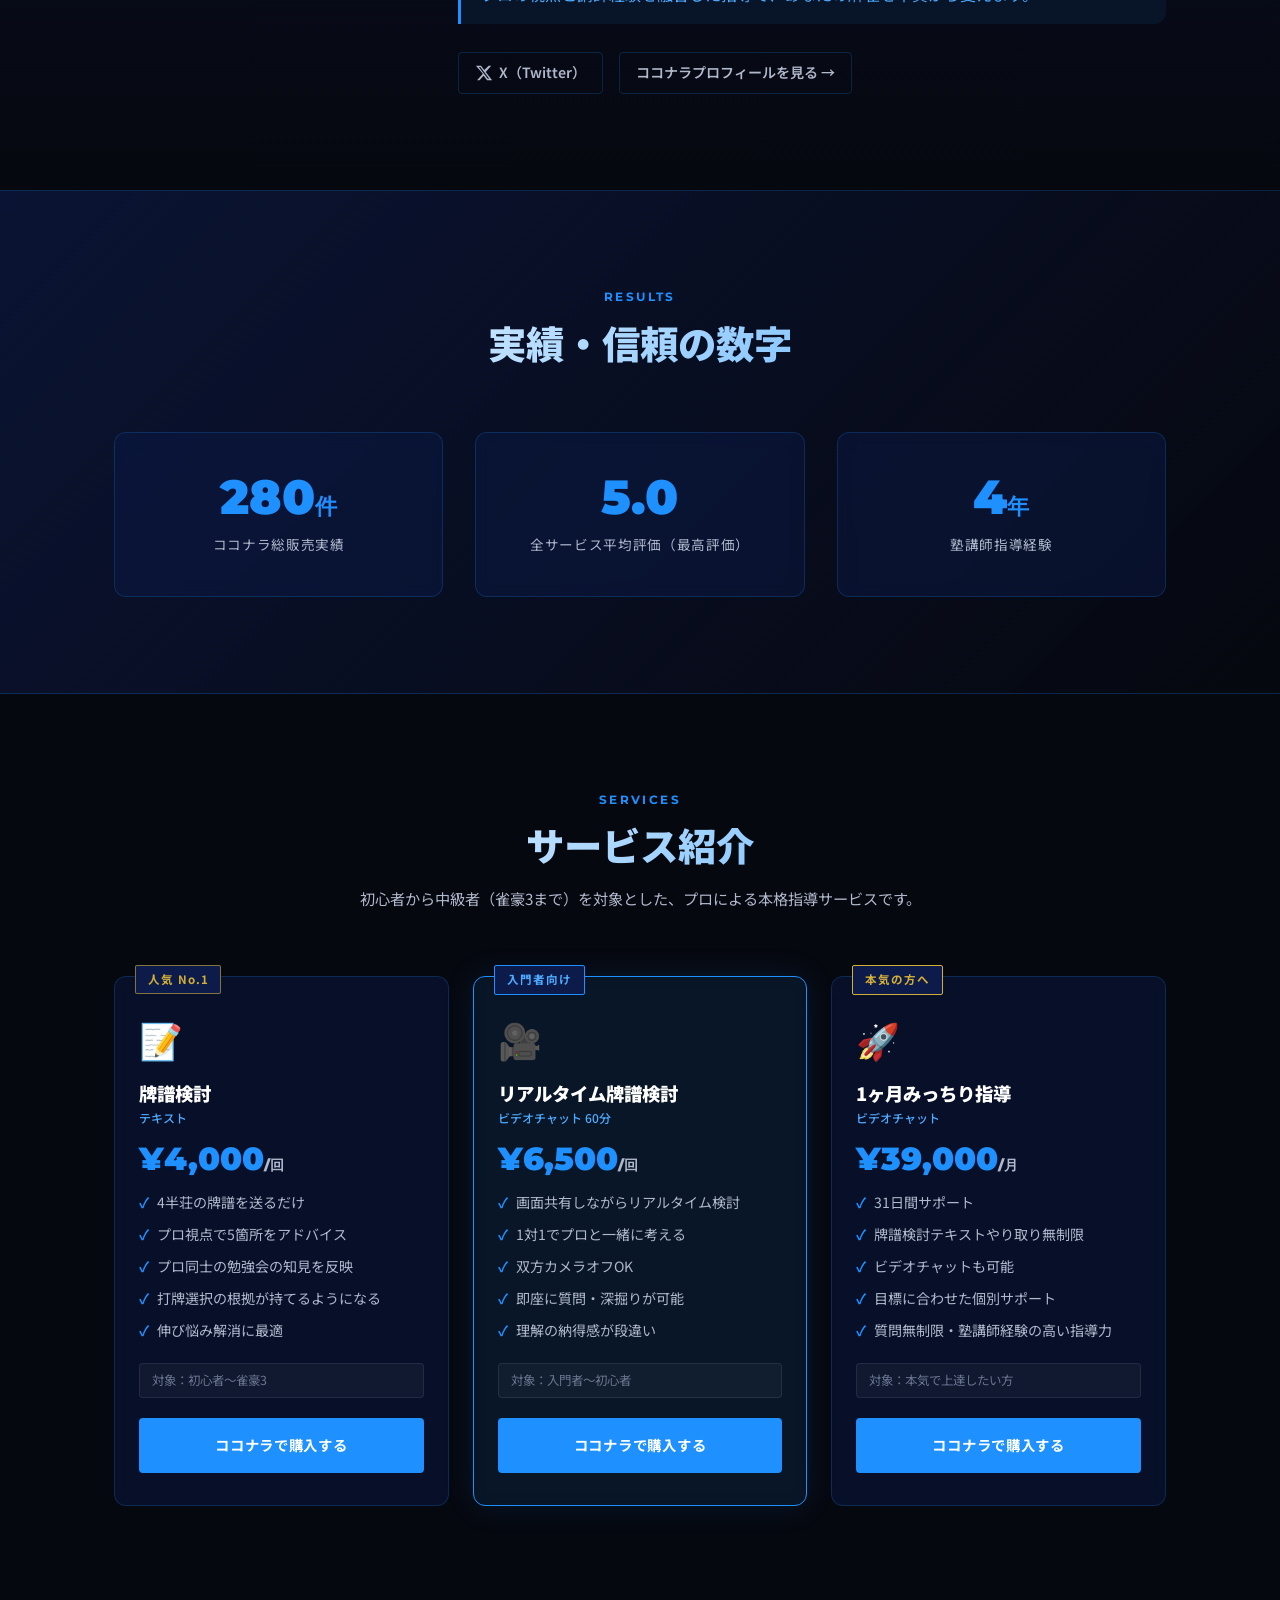
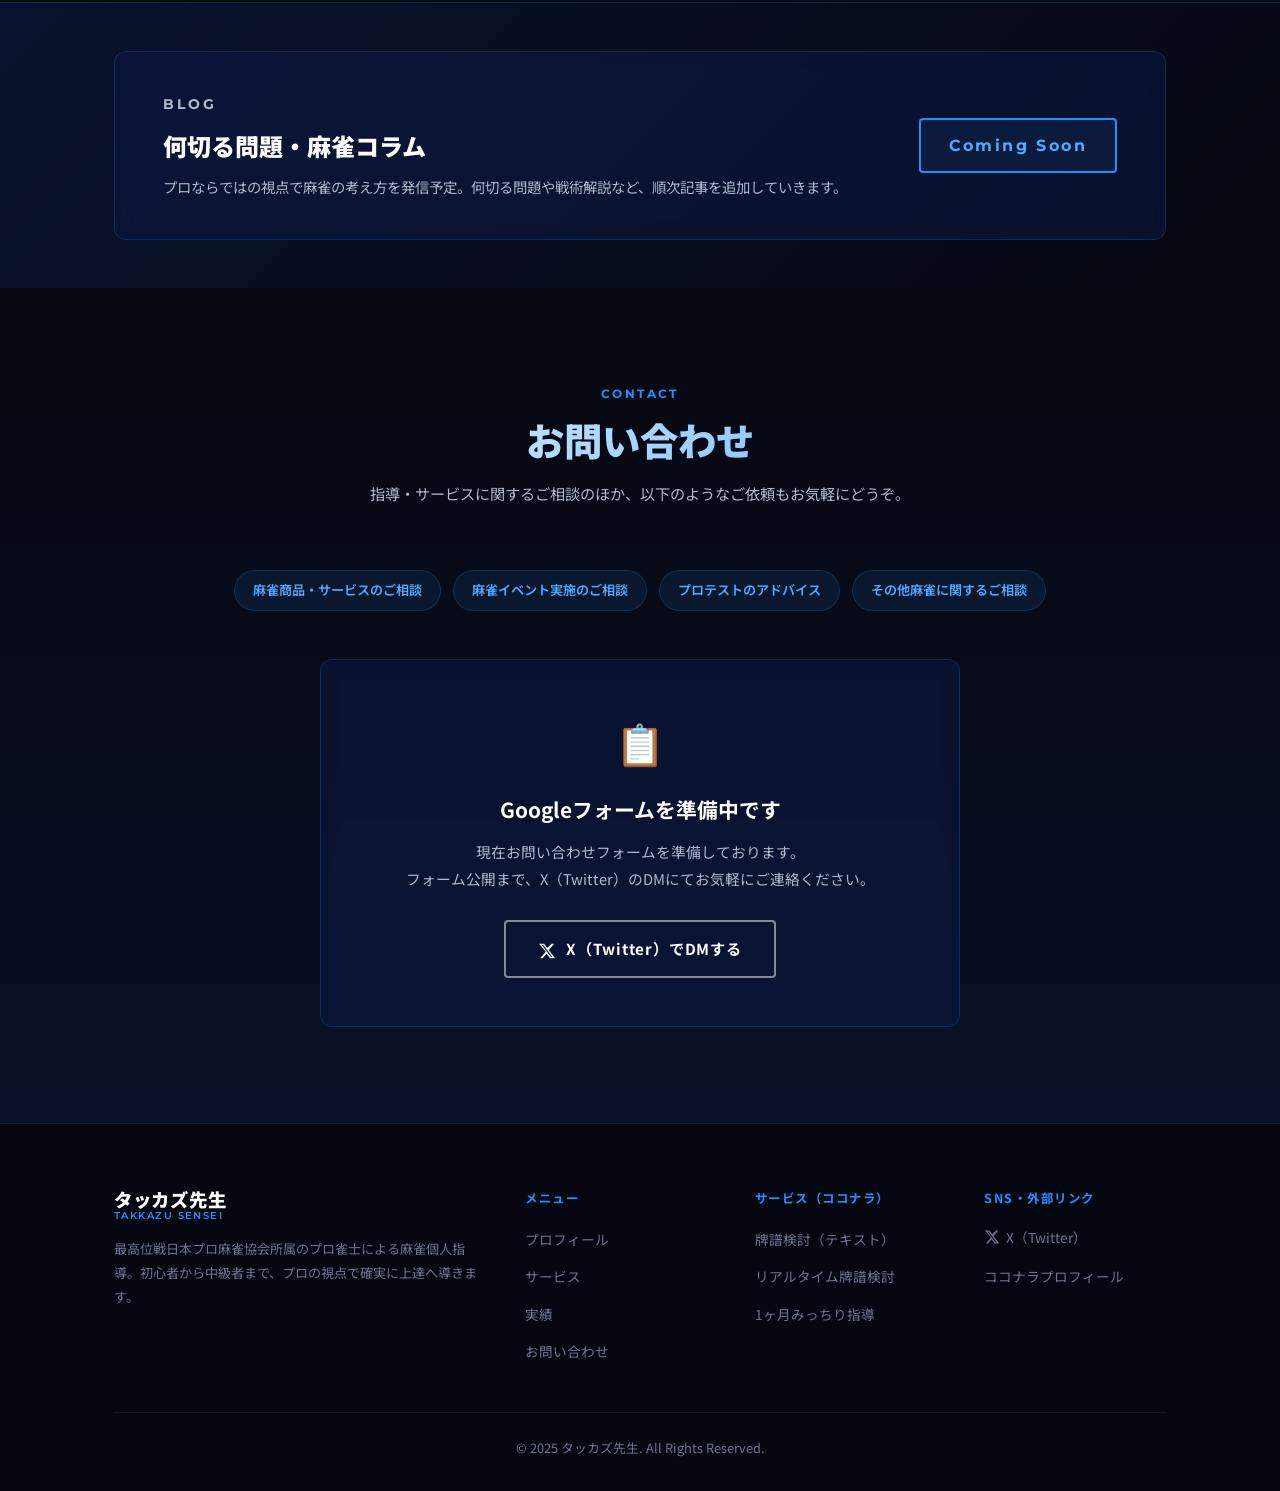
==== commit 698c6241: "Update homepage contents" ====
--- a/index.html
+++ b/index.html
@@ -27,7 +27,6 @@
           <li><a href="#services">サービス</a></li>
           <li><a href="#results">実績</a></li>
           <li><a href="#contact">お問い合わせ</a></li>
-          <li><a href="blog.html">ブログ</a></li>
           <li><a href="https://coconala.com/users/3330352" target="_blank" rel="noopener" class="btn-nav">ココナラを見る</a></li>
         </ul>
       </nav>
@@ -43,10 +42,8 @@
         あなたの麻雀を、<br />
         <span class="accent">プロの視点</span>で変える。
       </h1>
-      <p class="hero-desc">
-        早稲田大学卒 × ITコンサルタント × 塾講師経験4年<br />
-        伝える力で、確実に上達へ導きます。
-      </p>
+      <p class="hero-catchcopy">最高位戦所属麻雀プロ × ITコンサルタント × 塾講師経験4年</p>
+      <p class="hero-desc">伝える力で、確実に上達へ導きます。</p>
       <div class="hero-stats">
         <div class="stat">
           <span class="stat-num">280<small>件</small></span>
@@ -77,10 +74,7 @@
       </div>
       <div class="about-grid">
         <div class="about-image">
-          <div class="about-image-placeholder">
-            <span>🀄</span>
-            <p>プロフィール写真</p>
-          </div>
+          <img src="アイコン原本_正方形.jpg" alt="タッカズ先生" class="about-photo" />
         </div>
         <div class="about-text">
           <h3 class="about-name">タッカズ先生</h3>
@@ -185,7 +179,7 @@
 
         <!-- Service 2 -->
         <div class="service-card service-card--featured">
-          <div class="service-badge service-badge--blue">おすすめ</div>
+          <div class="service-badge service-badge--blue">入門者向け</div>
           <div class="service-icon">🎥</div>
           <h3 class="service-name">リアルタイム牌譜検討<span class="service-type">ビデオチャット 60分</span></h3>
           <div class="service-price">¥6,500<small>/回</small></div>
@@ -196,7 +190,7 @@
             <li>即座に質問・深掘りが可能</li>
             <li>理解の納得感が段違い</li>
           </ul>
-          <div class="service-target">対象：初心者〜中級者</div>
+          <div class="service-target">対象：入門者〜初心者</div>
           <a href="https://coconala.com/services/2635453" target="_blank" rel="noopener" class="btn btn-service">ココナラで購入する</a>
         </div>
 
@@ -209,7 +203,7 @@
           <ul class="service-features">
             <li>31日間サポート</li>
             <li>牌譜検討テキストやり取り無制限</li>
-            <li>週1ビデオチャット付き</li>
+            <li>ビデオチャットも可能</li>
             <li>目標に合わせた個別サポート</li>
             <li>質問無制限・塾講師経験の高い指導力</li>
           </ul>
@@ -221,16 +215,16 @@
     </div>
   </section>
 
-  <!-- BLOG LINK -->
+  <!-- BLOG COMING SOON -->
   <section id="blog-link">
     <div class="container">
       <div class="blog-banner">
         <div class="blog-banner-text">
           <p class="section-label">BLOG</p>
           <h2>何切る問題・麻雀コラム</h2>
-          <p>プロならではの視点で麻雀の考え方を発信中。何切る問題や戦術解説など。</p>
-        </div>
-        <a href="blog.html" class="btn btn-primary">ブログを見る →</a>
+          <p>プロならではの視点で麻雀の考え方を発信予定。何切る問題や戦術解説など、順次記事を追加していきます。</p>
+        </div>
+        <div class="coming-soon-badge">Coming Soon</div>
       </div>
     </div>
   </section>
@@ -283,7 +277,6 @@
             <li><a href="#about">プロフィール</a></li>
             <li><a href="#services">サービス</a></li>
             <li><a href="#results">実績</a></li>
-            <li><a href="blog.html">ブログ</a></li>
             <li><a href="#contact">お問い合わせ</a></li>
           </ul>
         </div>
--- a/style.css
+++ b/style.css
@@ -286,10 +286,23 @@
   -webkit-text-fill-color: transparent;
   background-clip: text;
 }
+.hero-catchcopy {
+  font-size: clamp(.95rem, 2vw, 1.15rem);
+  font-weight: 700;
+  color: var(--white);
+  letter-spacing: .04em;
+  margin-bottom: 10px;
+  padding: 10px 18px;
+  background: rgba(30,144,255,.12);
+  border-left: 3px solid var(--blue);
+  border-radius: 0 6px 6px 0;
+  display: inline-block;
+}
 .hero-desc {
   color: var(--gray);
   font-size: 1.05rem;
   line-height: 1.8;
+  margin-top: 8px;
   margin-bottom: 40px;
 }
 .hero-stats {
@@ -367,21 +380,13 @@
   gap: 64px;
   align-items: start;
 }
-.about-image-placeholder {
+.about-photo {
   width: 100%;
-  aspect-ratio: 3/4;
-  background: var(--bg-card);
+  border-radius: var(--radius);
   border: 1px solid var(--border);
-  border-radius: var(--radius);
-  display: flex;
-  flex-direction: column;
-  align-items: center;
-  justify-content: center;
-  gap: 12px;
-  color: var(--gray-dark);
-  font-size: .85rem;
-}
-.about-image-placeholder span { font-size: 3rem; }
+  object-fit: cover;
+  display: block;
+}
 .about-name {
   font-size: 1.8rem;
   font-weight: 900;
@@ -600,6 +605,18 @@
   margin: 8px 0;
 }
 .blog-banner-text p { color: var(--gray); font-size: .9rem; }
+.coming-soon-badge {
+  flex-shrink: 0;
+  font-family: var(--font-en);
+  font-size: 1rem;
+  font-weight: 700;
+  letter-spacing: .15em;
+  color: var(--blue-light);
+  border: 2px solid var(--blue);
+  border-radius: 4px;
+  padding: 12px 28px;
+  background: rgba(30,144,255,.08);
+}
 
 /* ===========================
    CONTACT
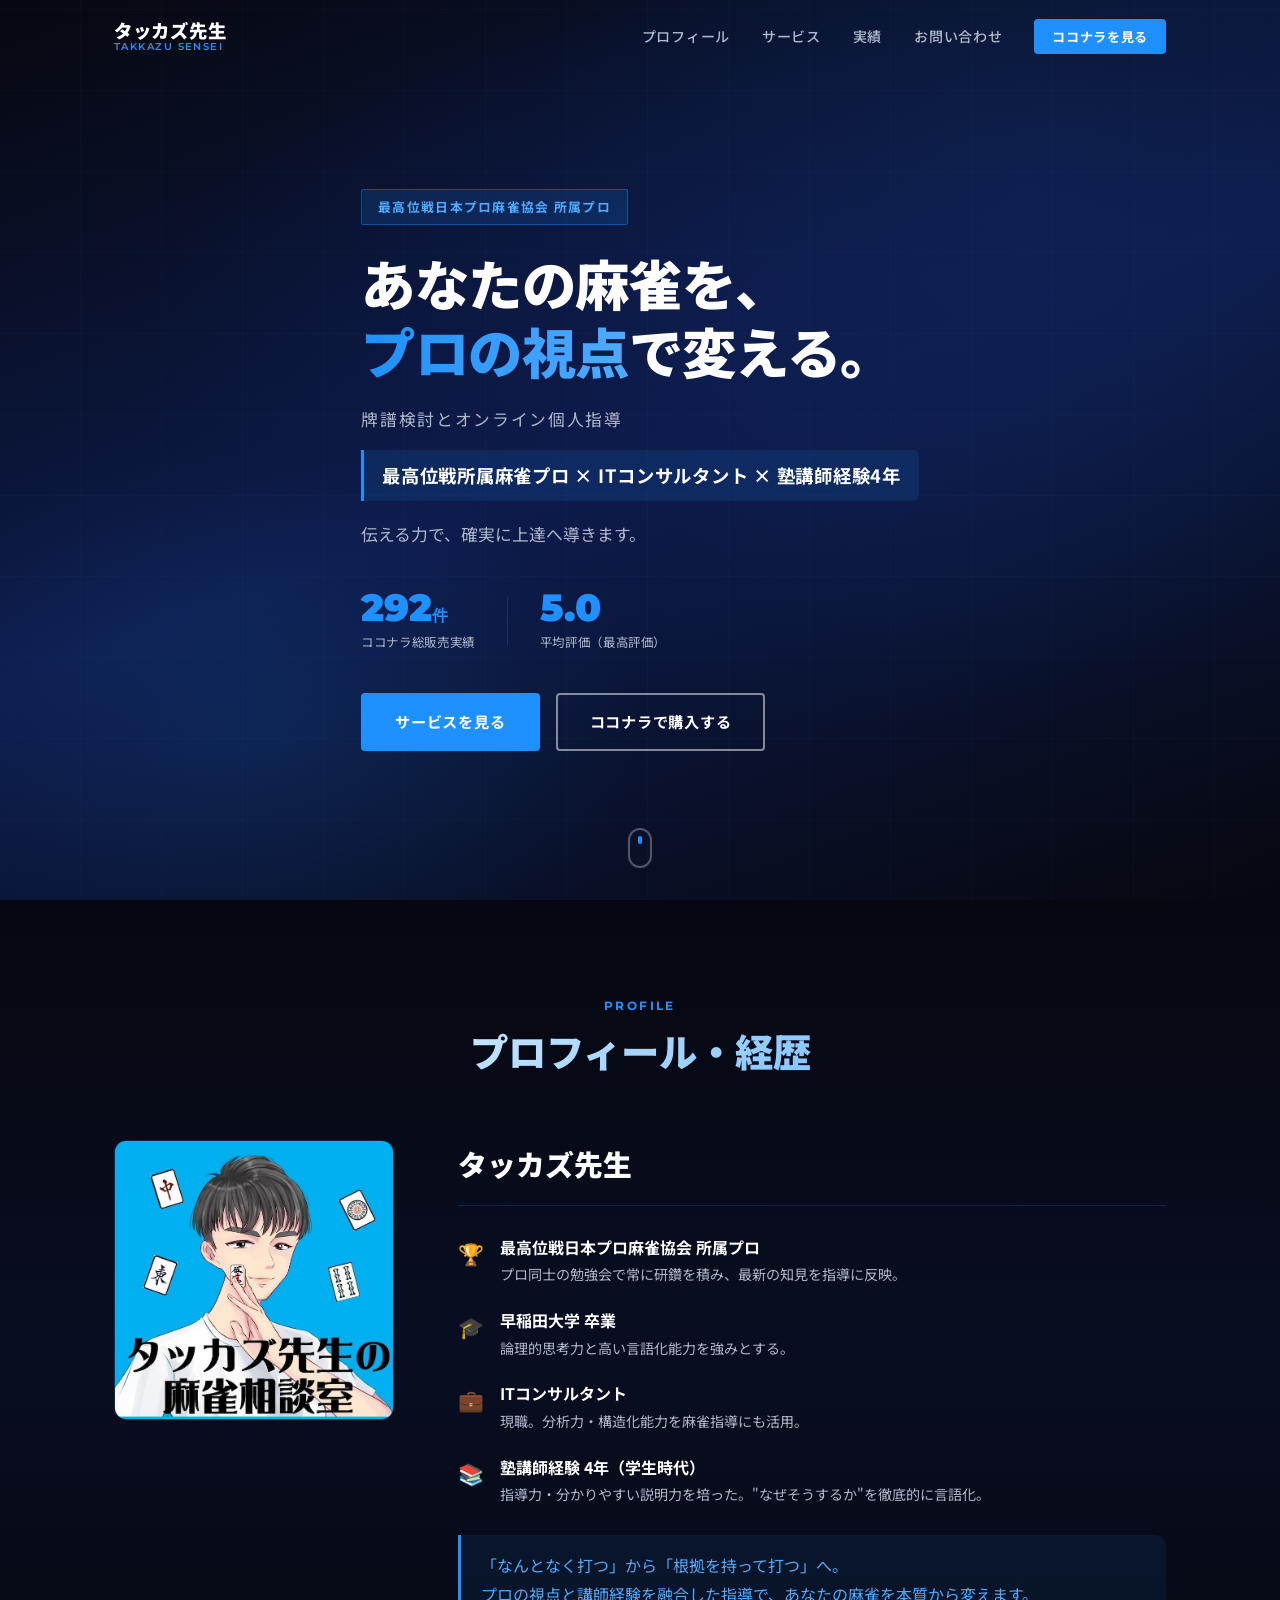
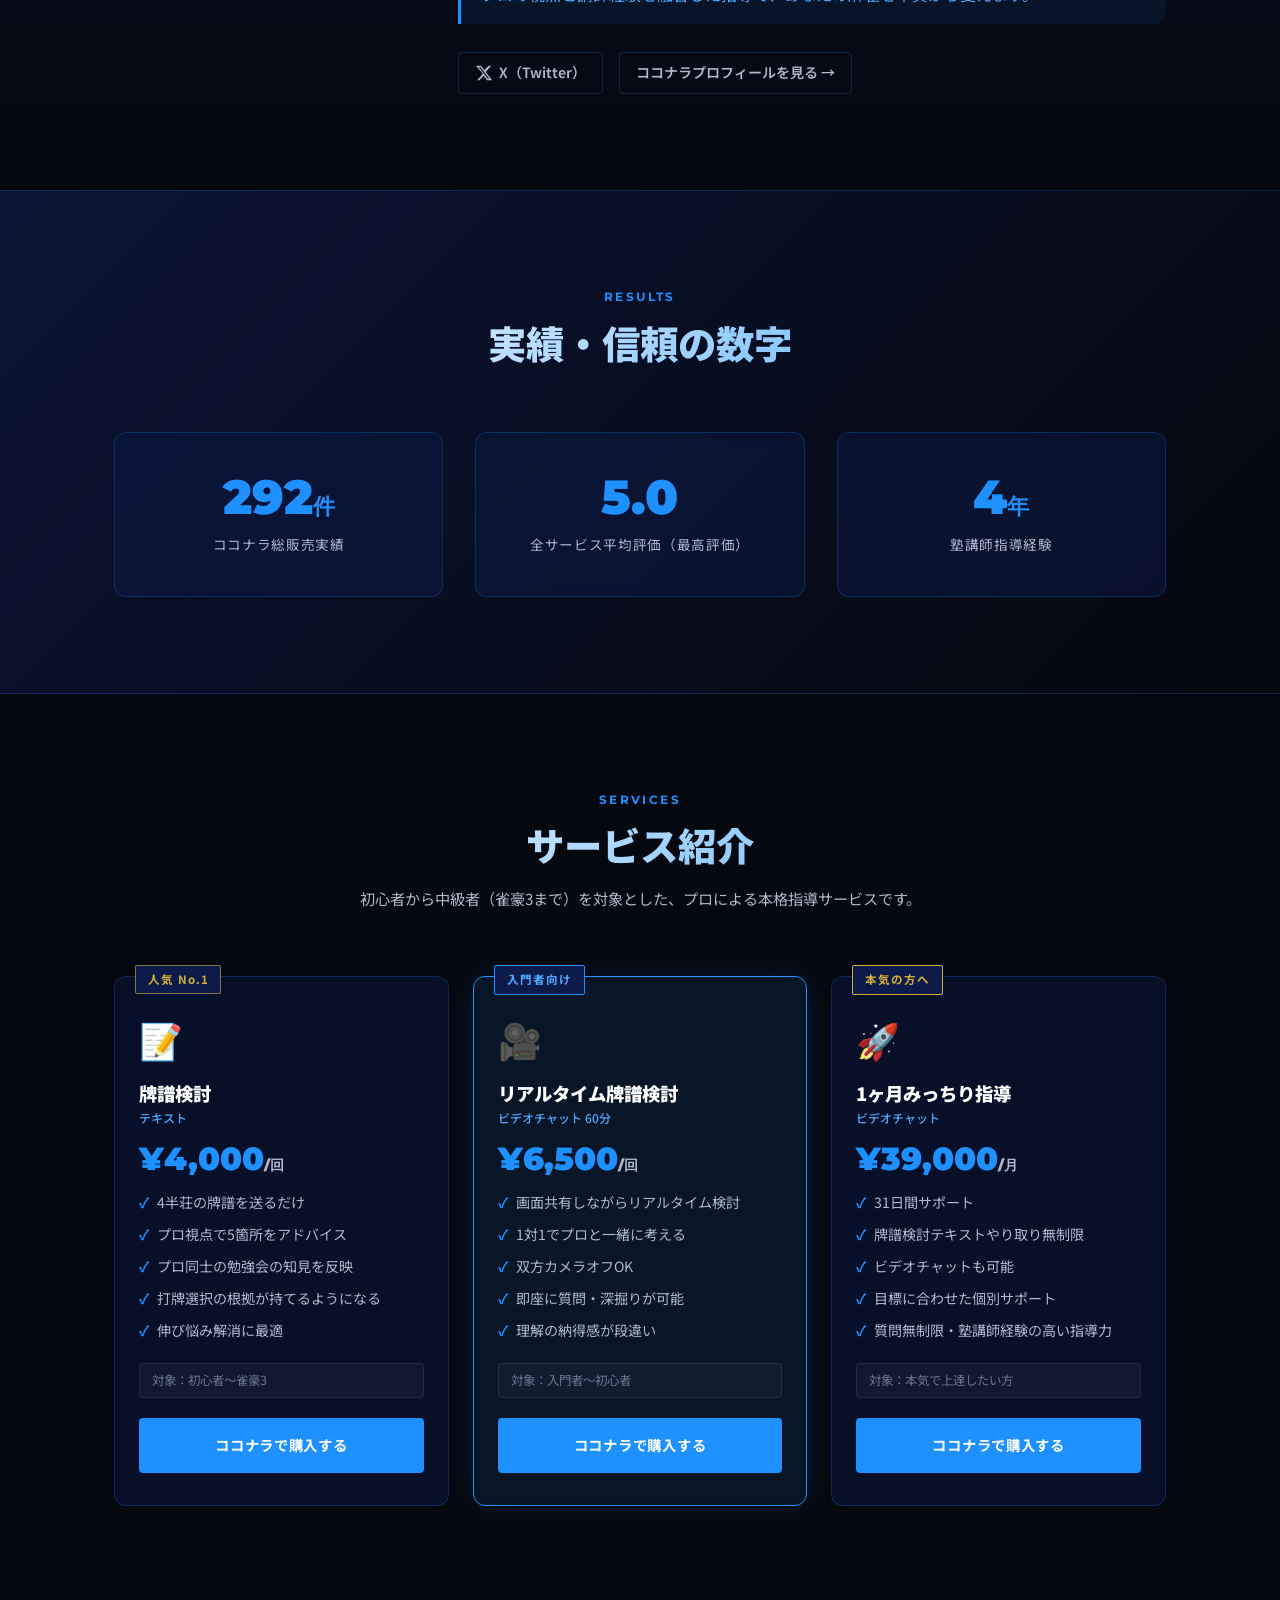
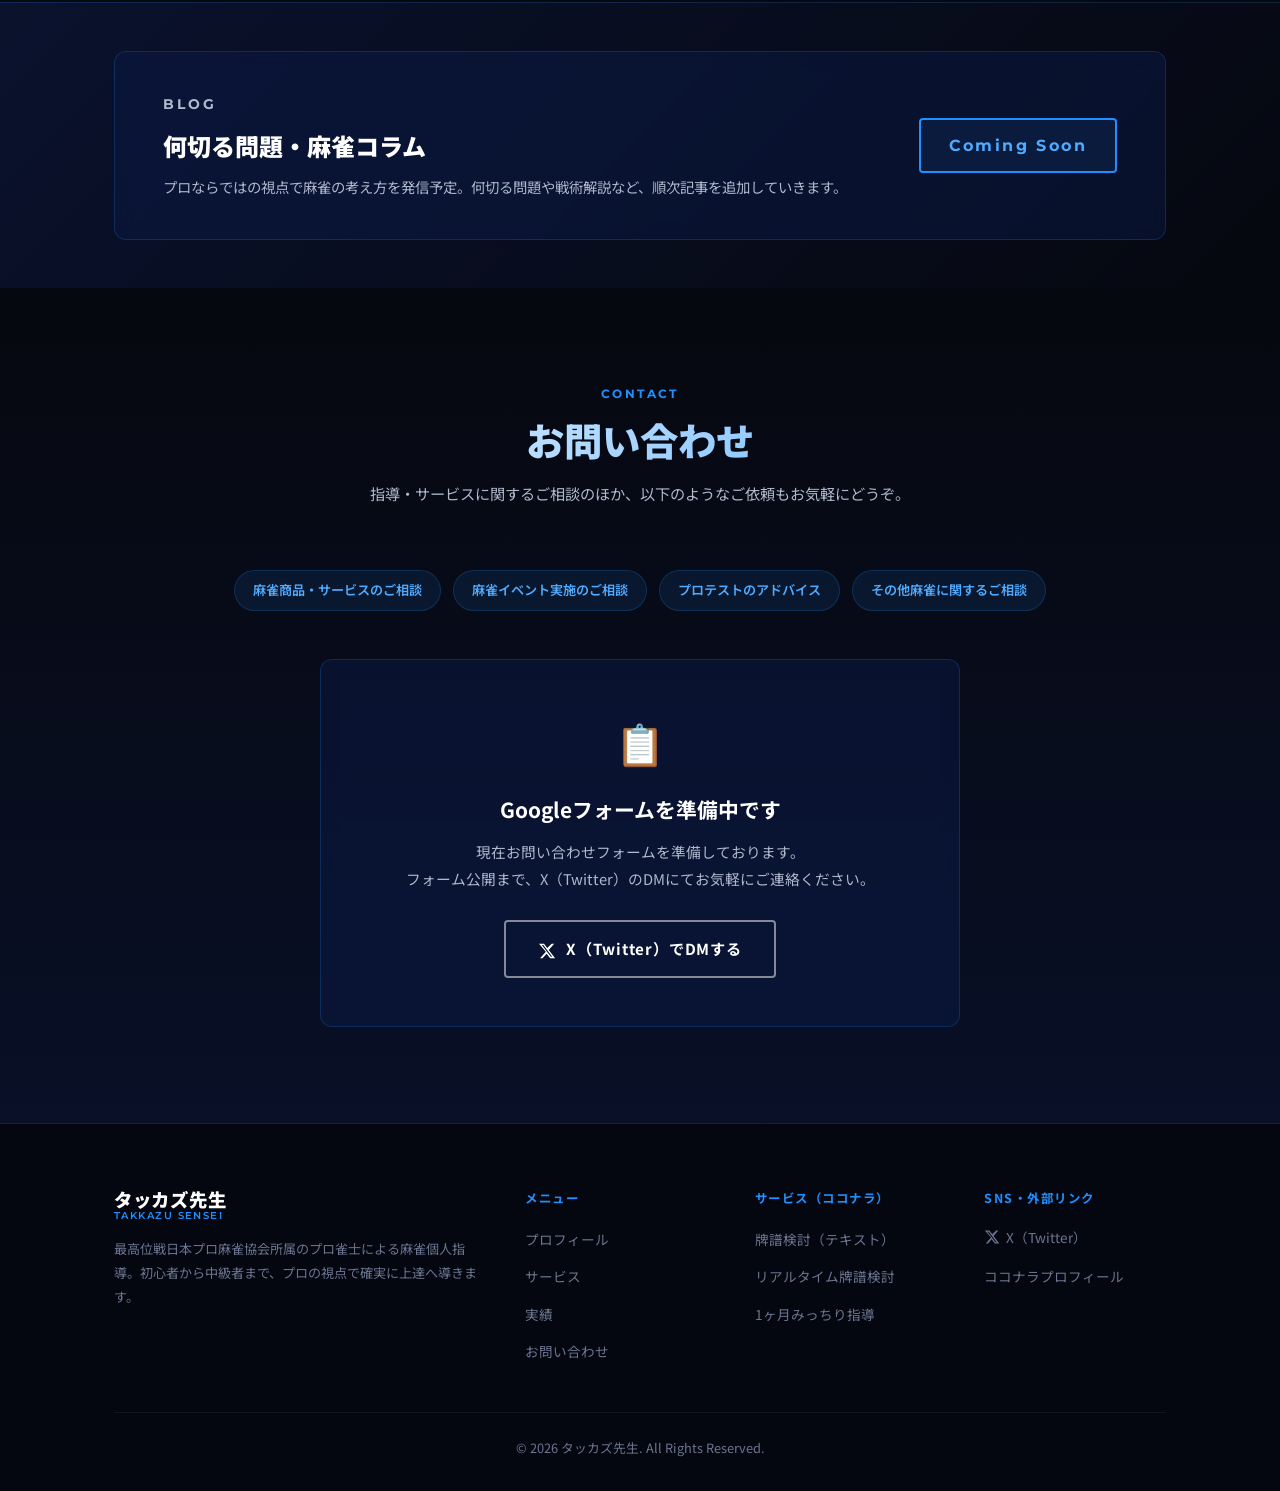
==== commit 0ca6feea: "SEO improvements: OGP, title, structured data" ====
--- a/index.html
+++ b/index.html
@@ -3,11 +3,61 @@
 <head>
   <meta charset="UTF-8" />
   <meta name="viewport" content="width=device-width, initial-scale=1.0" />
-  <title>タッカズ先生 | 最高位戦プロ麻雀講師</title>
+  <title>牌譜検討・麻雀の個人指導｜最高位戦プロ「タッカズ先生」</title>
   <meta name="description" content="最高位戦日本プロ麻雀協会所属のプロ雀士・タッカズ先生による麻雀個人指導。牌譜検討・ビデオチャット指導・みっちり1ヶ月コース。ココナラ総販売280件・平均評価5.0。" />
   <link rel="stylesheet" href="style.css" />
   <link rel="preconnect" href="https://fonts.googleapis.com" />
   <link href="https://fonts.googleapis.com/css2?family=Noto+Sans+JP:wght@300;400;500;700;900&family=Montserrat:wght@400;600;700;900&display=swap" rel="stylesheet" />
+  <link rel="canonical" href="https://uesugik1022.github.io/my-website/" />
+  <meta property="og:type" content="website" />
+  <meta property="og:url" content="https://uesugik1022.github.io/my-website/" />
+  <meta property="og:site_name" content="タッカズ先生｜最高位戦プロ麻雀講師" />
+  <meta property="og:title" content="タッカズ先生 | 最高位戦プロ麻雀講師" />
+  <meta property="og:description" content="最高位戦日本プロ麻雀協会所属のプロ雀士による麻雀個人指導。牌譜検討・リアルタイム添削・1ヶ月みっちり指導。初心者から雀豪3まで。" />
+  <meta property="og:image" content="https://uesugik1022.github.io/my-website/profile.jpg" />
+  <meta property="og:locale" content="ja_JP" />
+  <meta name="twitter:card" content="summary_large_image" />
+  <meta name="twitter:site" content="@takkazu_mazyan" />
+  <script type="application/ld+json">
+  {
+    "@context": "https://schema.org",
+    "@type": "Person",
+    "name": "タッカズ先生",
+    "url": "https://uesugik1022.github.io/my-website/",
+    "jobTitle": "麻雀プロ・麻雀講師",
+    "alumniOf": {
+      "@type": "CollegeOrUniversity",
+      "name": "早稲田大学"
+    },
+    "sameAs": [
+      "https://twitter.com/takkazu_mazyan",
+      "https://coconala.com/users/3330352"
+    ],
+    "makesOffer": [
+      {
+        "@type": "Offer",
+        "name": "牌譜検討（テキスト）",
+        "price": "4000",
+        "priceCurrency": "JPY",
+        "url": "https://coconala.com/services/2770856"
+      },
+      {
+        "@type": "Offer",
+        "name": "リアルタイム牌譜検討（ビデオチャット60分）",
+        "price": "6500",
+        "priceCurrency": "JPY",
+        "url": "https://coconala.com/services/2635453"
+      },
+      {
+        "@type": "Offer",
+        "name": "1ヶ月みっちり指導",
+        "price": "39000",
+        "priceCurrency": "JPY",
+        "url": "https://coconala.com/services/2705529"
+      }
+    ]
+  }
+  </script>
 </head>
 <body>
 
@@ -42,11 +92,12 @@
         あなたの麻雀を、<br />
         <span class="accent">プロの視点</span>で変える。
       </h1>
+      <p class="hero-subtitle">牌譜検討とオンライン個人指導</p>
       <p class="hero-catchcopy">最高位戦所属麻雀プロ × ITコンサルタント × 塾講師経験4年</p>
       <p class="hero-desc">伝える力で、確実に上達へ導きます。</p>
       <div class="hero-stats">
         <div class="stat">
-          <span class="stat-num">280<small>件</small></span>
+          <span class="stat-num">292<small>件</small></span>
           <span class="stat-label">ココナラ総販売実績</span>
         </div>
         <div class="stat-divider"></div>
@@ -74,7 +125,7 @@
       </div>
       <div class="about-grid">
         <div class="about-image">
-          <img src="アイコン原本_正方形.jpg" alt="タッカズ先生" class="about-photo" />
+          <img src="profile.jpg" alt="タッカズ先生" class="about-photo" />
         </div>
         <div class="about-text">
           <h3 class="about-name">タッカズ先生</h3>
@@ -135,7 +186,7 @@
       </div>
       <div class="results-grid">
         <div class="result-card">
-          <span class="result-num">280<small>件</small></span>
+          <span class="result-num">292<small>件</small></span>
           <span class="result-label">ココナラ総販売実績</span>
         </div>
         <div class="result-card">
@@ -302,7 +353,7 @@
         </div>
       </div>
       <div class="footer-bottom">
-        <p>&copy; 2025 タッカズ先生. All Rights Reserved.</p>
+        <p>&copy; 2026 タッカズ先生. All Rights Reserved.</p>
       </div>
     </div>
   </footer>
--- a/style.css
+++ b/style.css
@@ -285,6 +285,12 @@
   -webkit-background-clip: text;
   -webkit-text-fill-color: transparent;
   background-clip: text;
+}
+.hero-subtitle {
+  font-size: clamp(.9rem, 2vw, 1.05rem);
+  color: var(--gray);
+  letter-spacing: .1em;
+  margin-bottom: 16px;
 }
 .hero-catchcopy {
   font-size: clamp(.95rem, 2vw, 1.15rem);
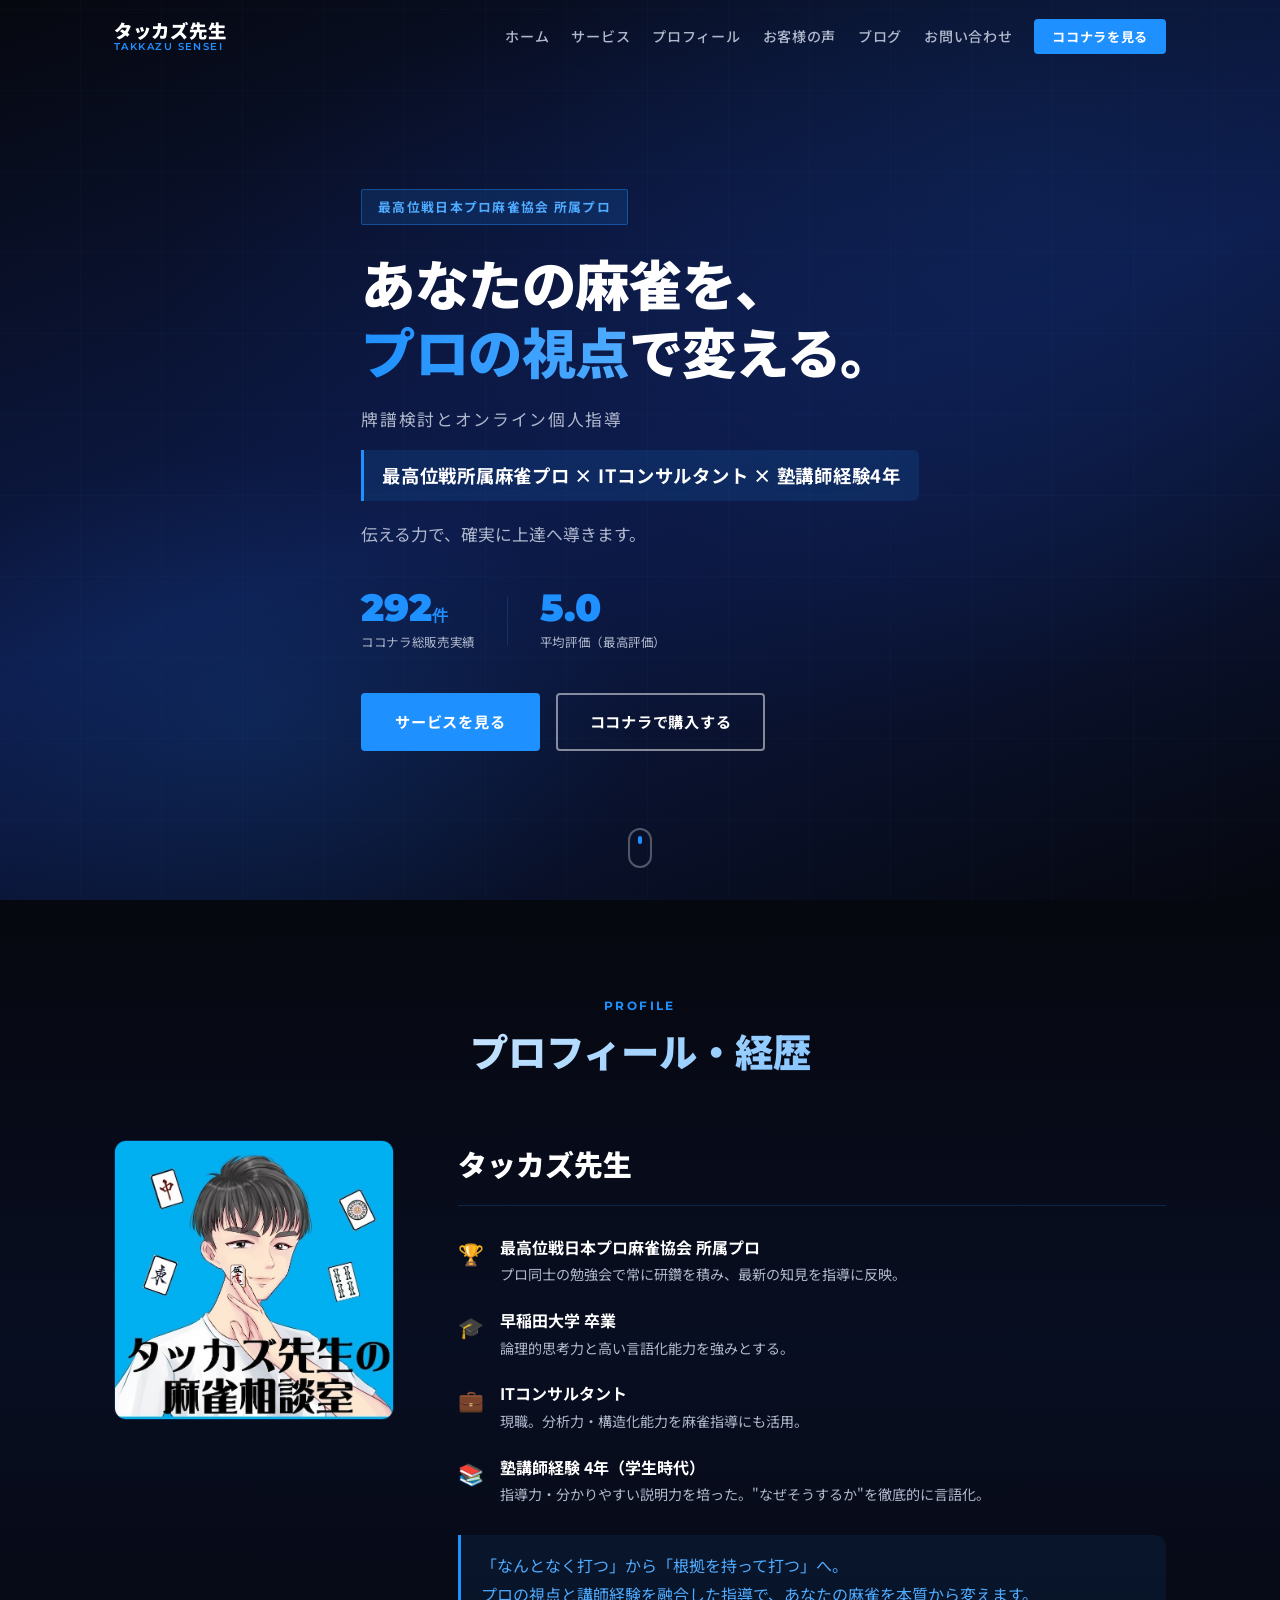
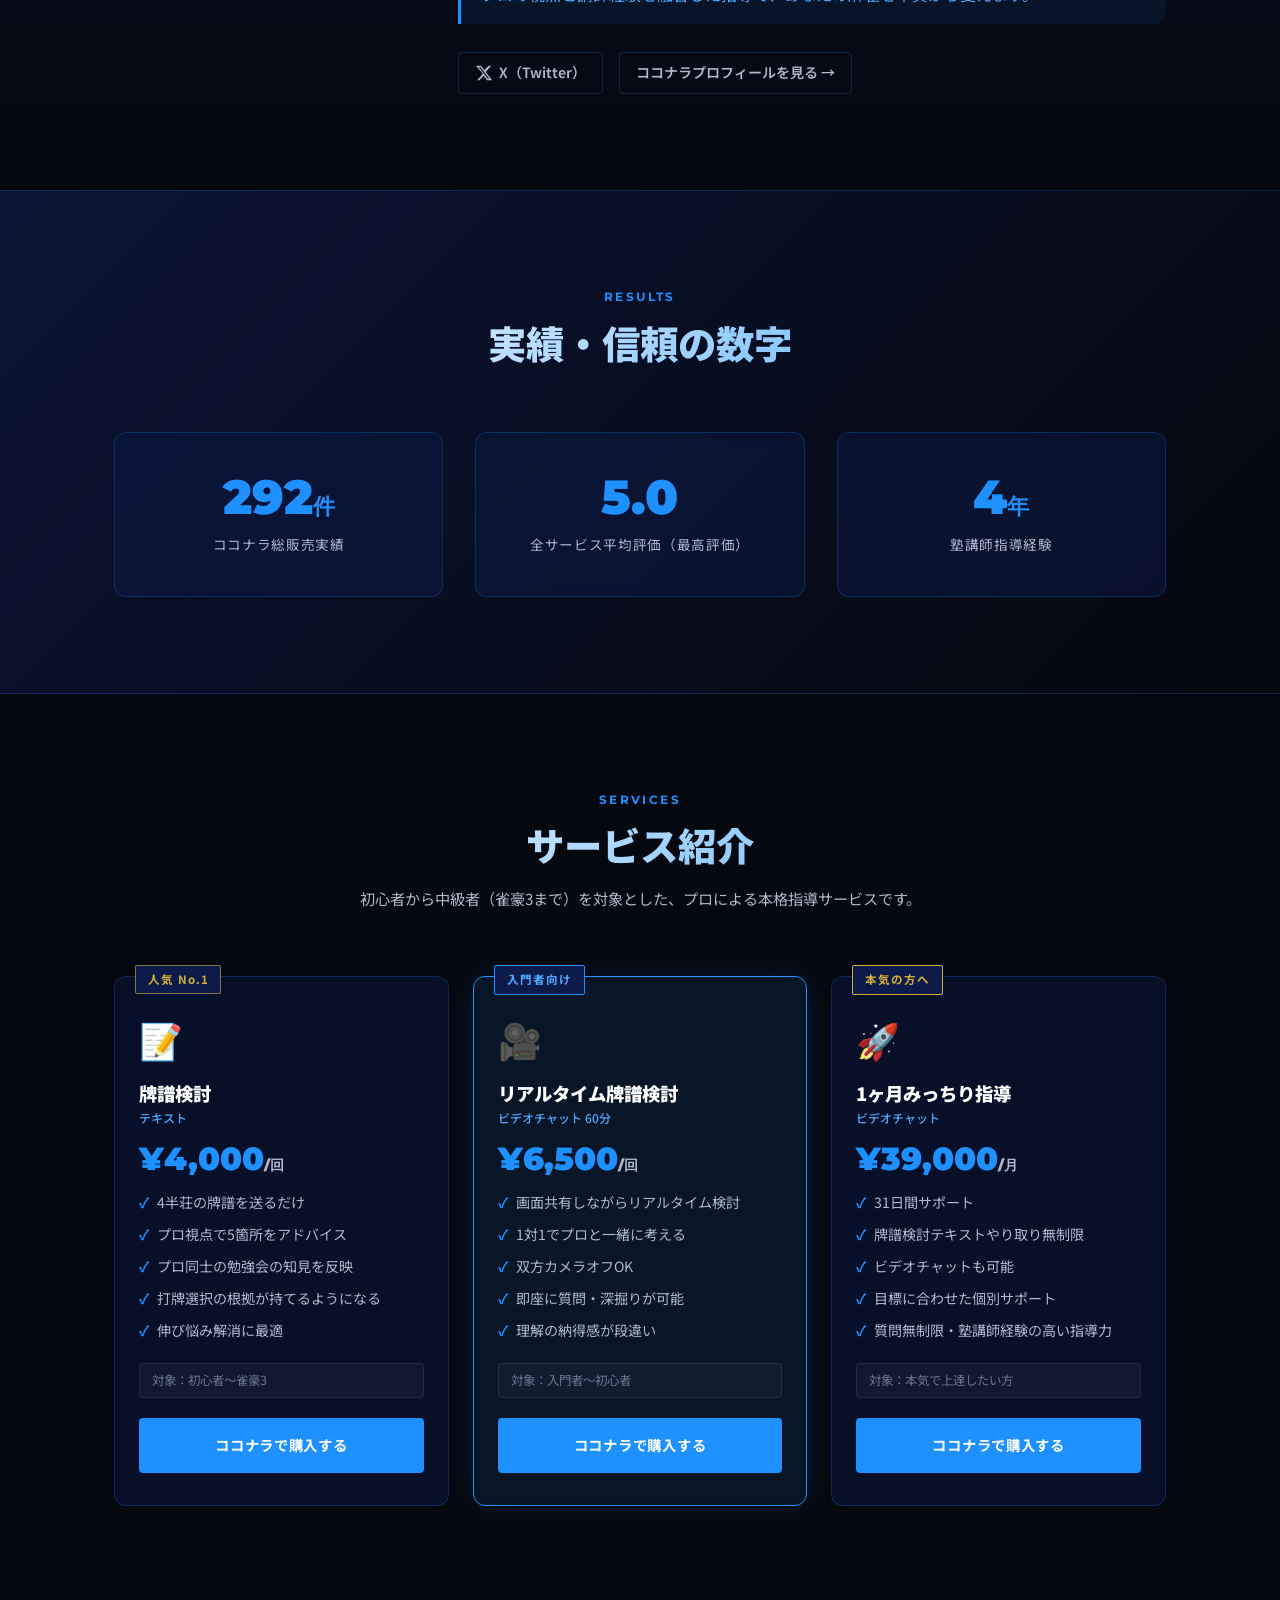
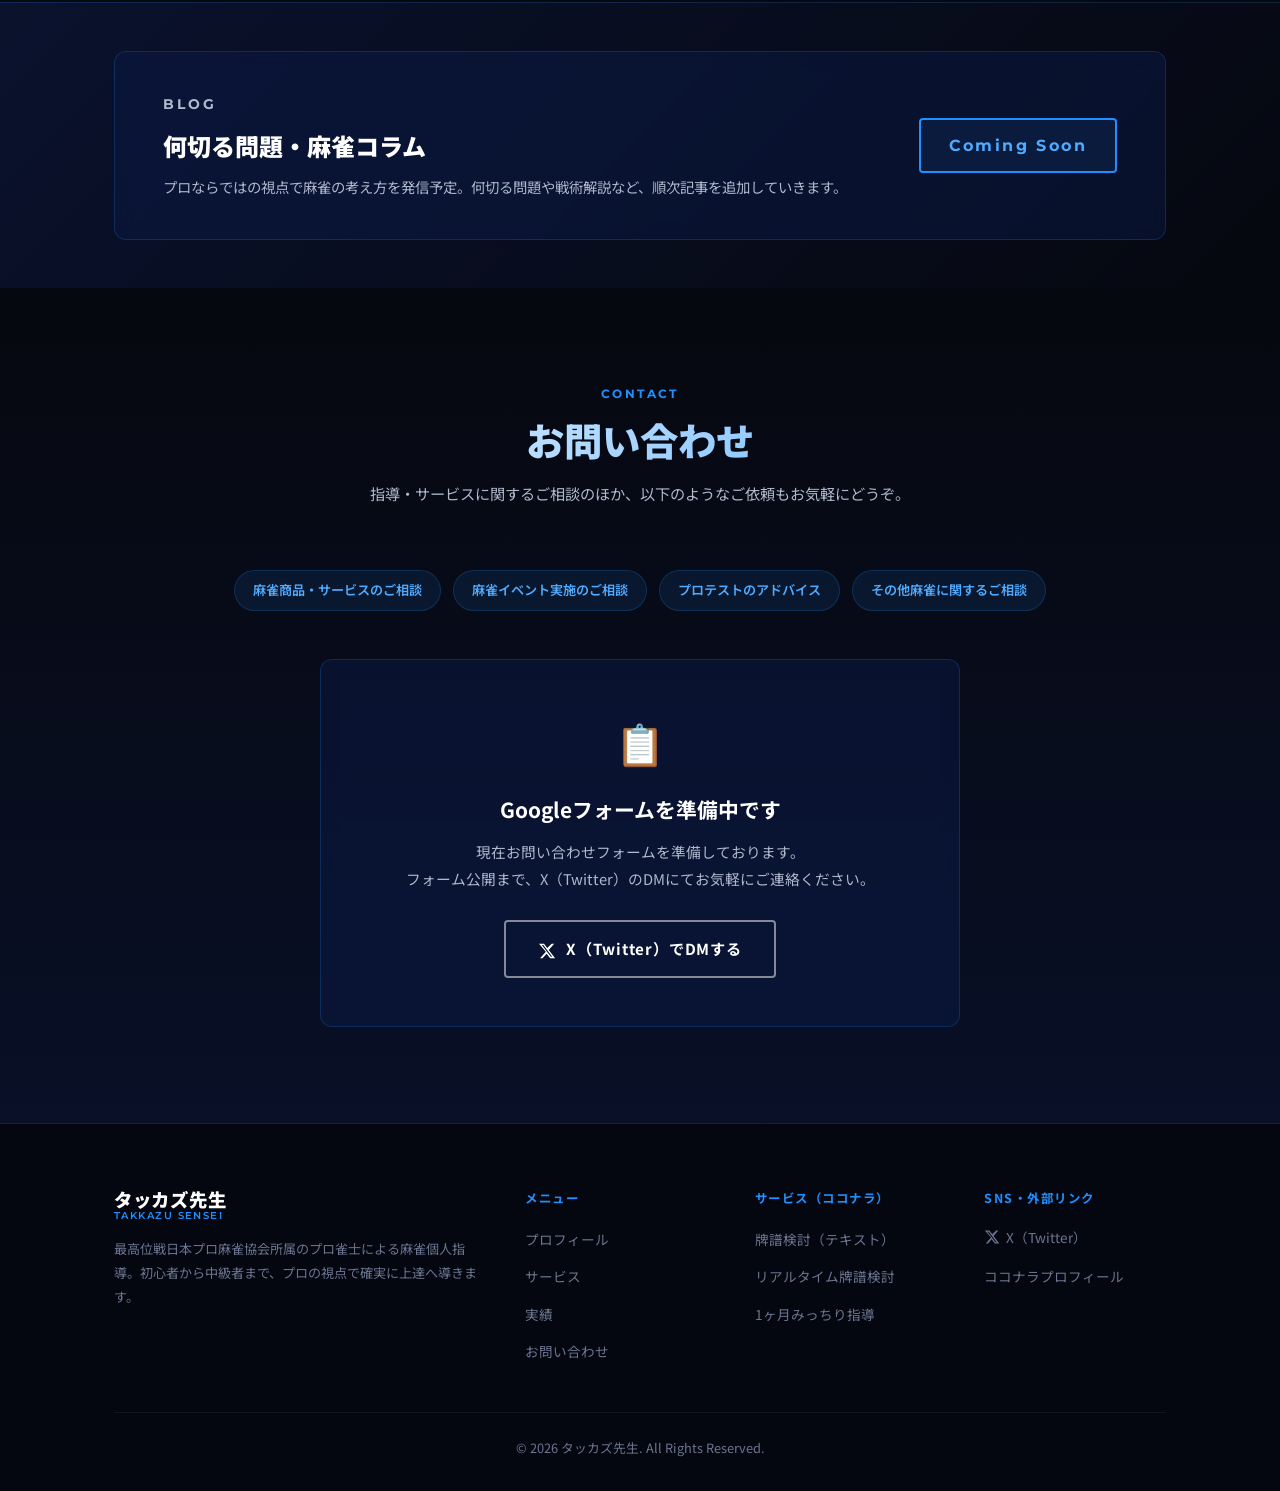
==== commit c4ff5e79: "Add multi-page structure" ====
--- a/index.html
+++ b/index.html
@@ -73,9 +73,11 @@
       </button>
       <nav class="nav" id="nav">
         <ul>
-          <li><a href="#about">プロフィール</a></li>
-          <li><a href="#services">サービス</a></li>
-          <li><a href="#results">実績</a></li>
+          <li><a href="./">ホーム</a></li>
+          <li><a href="services/">サービス</a></li>
+          <li><a href="profile/">プロフィール</a></li>
+          <li><a href="voice/">お客様の声</a></li>
+          <li><a href="blog.html">ブログ</a></li>
           <li><a href="#contact">お問い合わせ</a></li>
           <li><a href="https://coconala.com/users/3330352" target="_blank" rel="noopener" class="btn-nav">ココナラを見る</a></li>
         </ul>
--- a/style.css
+++ b/style.css
@@ -181,7 +181,7 @@
 .nav ul {
   display: flex;
   align-items: center;
-  gap: 32px;
+  gap: 22px;
 }
 .nav a {
   font-size: .88rem;
